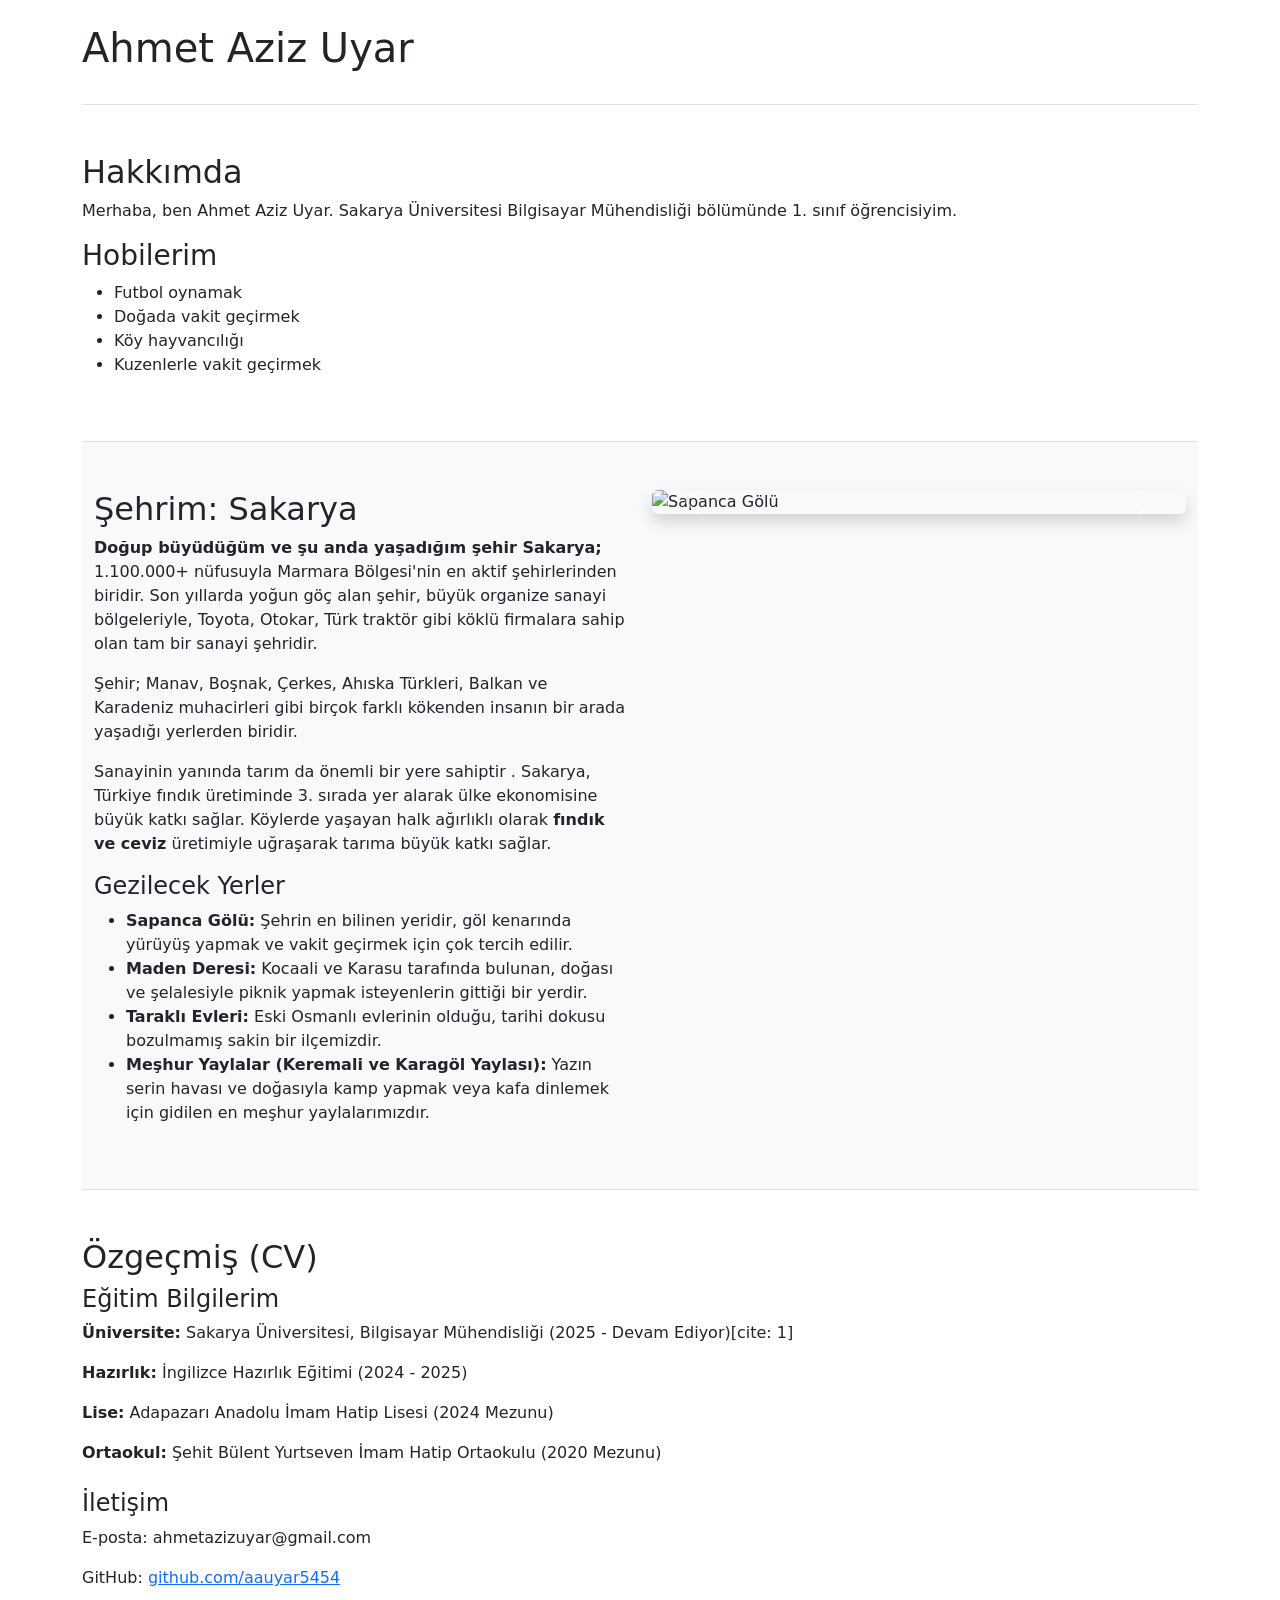
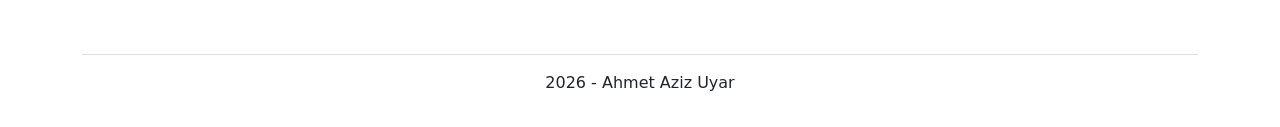
==== index.html @ 262bf7b9 "3. gun: Şehir özellikleri ve gezilecek yerler  eklendi" ====
<!DOCTYPE html>
<html lang="tr">
<head>
    <meta charset="UTF-8">
    <title>Ahmet Aziz Uyar - Web Projesi</title>
    <link href="https://cdn.jsdelivr.net/npm/bootstrap@5.3.0/dist/css/bootstrap.min.css" rel="stylesheet">
    <script src="https://cdn.jsdelivr.net/npm/bootstrap@5.3.0/dist/js/bootstrap.bundle.min.js"></script>
</head>
<body class="container">

    <header class="py-4 border-bottom">
        <h1>Ahmet Aziz Uyar</h1>
    </header>

    <!-- HAKKINDA VE CV KISIMLARI   -->
    <section id="hakkimda" class="py-5">
        <h2>Hakkımda</h2>
        <p>Merhaba, ben Ahmet Aziz Uyar. Sakarya Üniversitesi Bilgisayar Mühendisliği bölümünde 1. sınıf öğrencisiyim.</p>
        <h3>Hobilerim</h3>
        <ul>
            <li>Futbol oynamak</li>
            <li>Doğada vakit geçirmek</li>
            <li>Köy hayvancılığı</li>
            <li>Kuzenlerle vakit geçirmek</li>
        </ul>
    </section>

    <!-- ŞEHRİM: SAKARYA BÖLÜMÜ -->
    <section id="sehrim" class="py-5 border-top bg-light">
        <div class="container">
            <div class="row">
                <div class="col-md-6">
                    <h2>Şehrim: Sakarya</h2>
                    <p><strong>Doğup büyüdüğüm ve şu anda yaşadığım şehir Sakarya;</strong> 1.100.000+ nüfusuyla Marmara Bölgesi'nin en aktif şehirlerinden biridir. Son yıllarda yoğun göç alan şehir, büyük organize sanayi bölgeleriyle,
                         Toyota, Otokar, Türk traktör gibi köklü firmalara sahip olan  tam bir sanayi şehridir.</p>
                    
                    <p>Şehir; Manav, Boşnak, Çerkes, Ahıska Türkleri, Balkan ve Karadeniz muhacirleri gibi birçok farklı kökenden insanın bir arada yaşadığı yerlerden biridir.</p>
                    
                    <p>Sanayinin yanında tarım da önemli bir yere sahiptir . Sakarya, Türkiye fındık üretiminde 3. sırada yer alarak ülke ekonomisine büyük katkı sağlar. Köylerde yaşayan halk ağırlıklı olarak <strong>fındık ve ceviz</strong> üretimiyle uğraşarak tarıma büyük katkı sağlar.</p>
                    
                    <h4>Gezilecek Yerler</h4>
                    <ul>
                        <li><strong>Sapanca Gölü:</strong> Şehrin en bilinen yeridir, göl kenarında yürüyüş yapmak ve vakit geçirmek için çok tercih edilir.</li>
                        <li><strong>Maden Deresi:</strong> Kocaali ve Karasu tarafında bulunan, doğası ve şelalesiyle piknik yapmak isteyenlerin gittiği bir yerdir.</li>
                        <li><strong>Taraklı Evleri:</strong> Eski Osmanlı evlerinin olduğu, tarihi dokusu bozulmamış sakin bir ilçemizdir.</li>
                        <li><strong>Meşhur Yaylalar (Keremali ve Karagöl Yaylası):</strong> Yazın serin havası ve doğasıyla kamp yapmak veya kafa dinlemek için gidilen en meşhur yaylalarımızdır.</li>
                    </ul>
                </div>

        

            <!-- SLIDER (CAROUSEL) KISMI -->
            <div class="col-md-6">
                <div id="sakaryaSlider" class="carousel slide" data-bs-ride="carousel">
                    <div class="carousel-inner shadow rounded">
                        <!-- 1. Resim -->
                        <div class="carousel-item active">
                            <img src="https://via.placeholder.com/600x400?text=Sapanca+Golu" class="d-block w-100" alt="Sapanca Gölü">
                        </div>
                        <!-- 2. Resim -->
                        <div class="carousel-item">
                            <img src="https://via.placeholder.com/600x400?text=Maden+Deresi" class="d-block w-100" alt="Maden Deresi">
                        </div>
                        <!-- 3. Resim -->
                        <div class="carousel-item">
                            <img src="https://via.placeholder.com/600x400?text=Tarakli+Evleri" class="d-block w-100" alt="Taraklı Evleri">
                        </div>
                        <!-- 4. Resim -->
                        <div class="carousel-item">
                            <img src="https://via.placeholder.com/600x400?text=Sakarya+Yaylalari" class="d-block w-100" alt="Yaylalar">
                        </div>
                    </div>
                    <!-- Slider Kontrolleri -->
                    <button class="carousel-control-prev" type="button" data-bs-target="#sakaryaSlider" data-bs-slide="prev">
                        <span class="carousel-control-prev-icon"></span>
                    </button>
                    <button class="carousel-control-next" type="button" data-bs-target="#sakaryaSlider" data-bs-slide="next">
                        <span class="carousel-control-next-icon"></span>
                    </button>
                </div>
            </div>
        </div>
    </section>

    <section id="ozgecmis" class="py-5 border-top">
        <h2>Özgeçmiş (CV)</h2>
        <article class="mb-4">
            <h4>Eğitim Bilgilerim</h4>
            <p><strong>Üniversite:</strong> Sakarya Üniversitesi, Bilgisayar Mühendisliği (2025 - Devam Ediyor)[cite: 1]</p>
            <p><strong>Hazırlık:</strong> İngilizce Hazırlık Eğitimi (2024 - 2025)</p>
            <p><strong>Lise:</strong> Adapazarı Anadolu İmam Hatip Lisesi (2024 Mezunu)</p>
            <p><strong>Ortaokul:</strong> Şehit Bülent Yurtseven İmam Hatip Ortaokulu (2020 Mezunu)</p>
        </article>

        <article>
            <h4>İletişim</h4>
            <p>E-posta: ahmetazizuyar@gmail.com</p>
            <p>GitHub: <a href="https://github.com/aauyar5454" target="_blank">github.com/aauyar5454</a></p>
        </article>
    </section>

    <footer class="py-3 text-center border-top">
        <p>2026 - Ahmet Aziz Uyar</p>
    </footer>

</body>
</html>
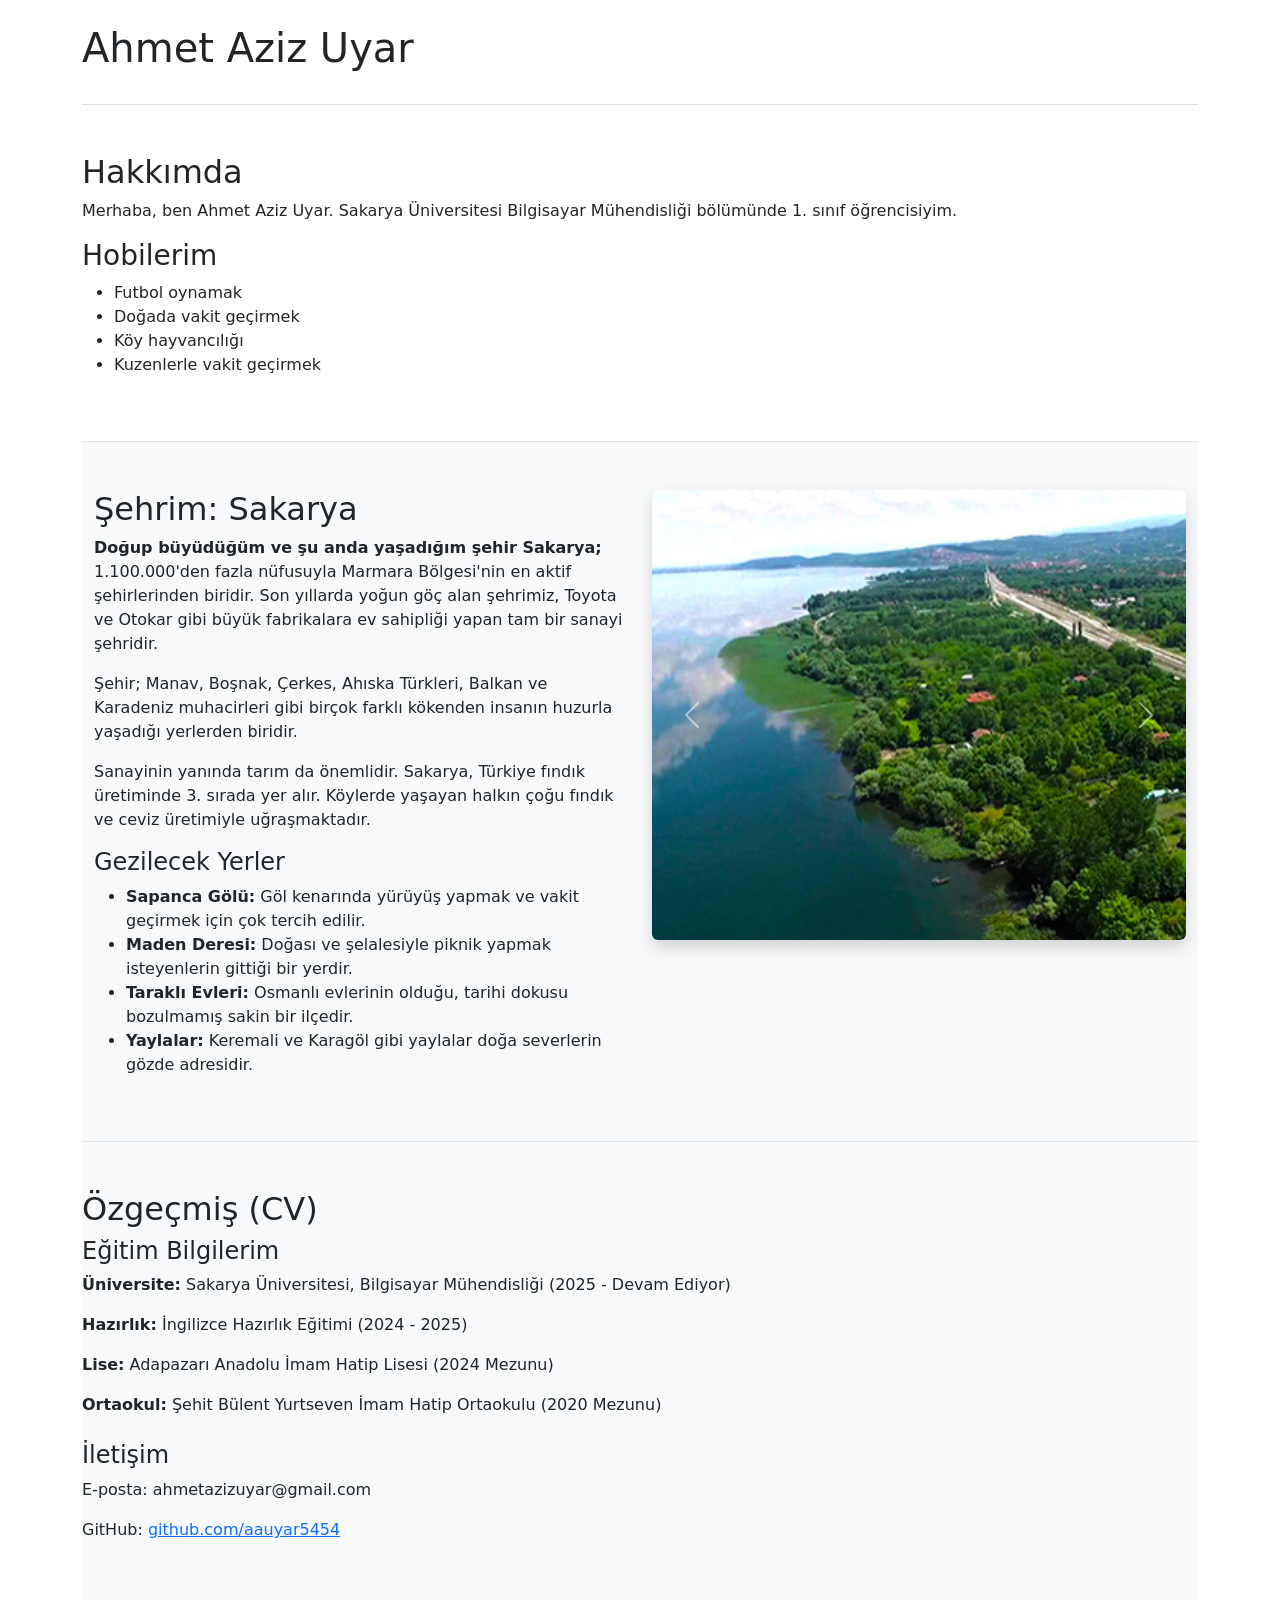
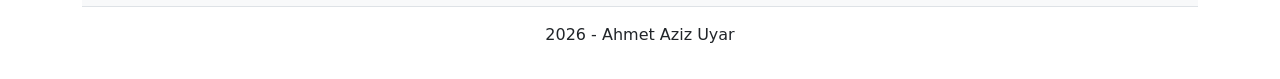
==== commit 0eebeb2b: "4. gun: Gezilecek yerlerin  resimler eklendi ve boyutlari duzenlendi" ====
--- a/index.html
+++ b/index.html
@@ -5,6 +5,13 @@
     <title>Ahmet Aziz Uyar - Web Projesi</title>
     <link href="https://cdn.jsdelivr.net/npm/bootstrap@5.3.0/dist/css/bootstrap.min.css" rel="stylesheet">
     <script src="https://cdn.jsdelivr.net/npm/bootstrap@5.3.0/dist/js/bootstrap.bundle.min.js"></script>
+    <style>
+        /* Fotoğrafların boyutlarını sabitlemek ve sliderın bozulmaması için */
+        .carousel-item img {
+            height: 450px;
+            object-fit: cover;
+        }
+    </style>
 </head>
 <body class="container">
 
@@ -12,7 +19,7 @@
         <h1>Ahmet Aziz Uyar</h1>
     </header>
 
-    <!-- HAKKINDA VE CV KISIMLARI   -->
+    <!-- HAKKINDA BÖLÜMÜ -->
     <section id="hakkimda" class="py-5">
         <h2>Hakkımda</h2>
         <p>Merhaba, ben Ahmet Aziz Uyar. Sakarya Üniversitesi Bilgisayar Mühendisliği bölümünde 1. sınıf öğrencisiyim.</p>
@@ -31,62 +38,59 @@
             <div class="row">
                 <div class="col-md-6">
                     <h2>Şehrim: Sakarya</h2>
-                    <p><strong>Doğup büyüdüğüm ve şu anda yaşadığım şehir Sakarya;</strong> 1.100.000+ nüfusuyla Marmara Bölgesi'nin en aktif şehirlerinden biridir. Son yıllarda yoğun göç alan şehir, büyük organize sanayi bölgeleriyle,
-                         Toyota, Otokar, Türk traktör gibi köklü firmalara sahip olan  tam bir sanayi şehridir.</p>
-                    
-                    <p>Şehir; Manav, Boşnak, Çerkes, Ahıska Türkleri, Balkan ve Karadeniz muhacirleri gibi birçok farklı kökenden insanın bir arada yaşadığı yerlerden biridir.</p>
-                    
-                    <p>Sanayinin yanında tarım da önemli bir yere sahiptir . Sakarya, Türkiye fındık üretiminde 3. sırada yer alarak ülke ekonomisine büyük katkı sağlar. Köylerde yaşayan halk ağırlıklı olarak <strong>fındık ve ceviz</strong> üretimiyle uğraşarak tarıma büyük katkı sağlar.</p>
+                    <p><strong>Doğup büyüdüğüm ve şu anda yaşadığım şehir Sakarya;</strong> 1.100.000'den fazla nüfusuyla Marmara Bölgesi'nin en aktif şehirlerinden biridir. Son yıllarda yoğun göç alan şehrimiz, Toyota ve Otokar gibi büyük fabrikalara ev sahipliği yapan tam bir sanayi şehridir.</p>
+                    <p>Şehir; Manav, Boşnak, Çerkes, Ahıska Türkleri, Balkan ve Karadeniz muhacirleri gibi birçok farklı kökenden insanın huzurla yaşadığı yerlerden biridir.</p>
+                    <p>Sanayinin yanında tarım da önemlidir. Sakarya, Türkiye fındık üretiminde 3. sırada yer alır. Köylerde yaşayan halkın çoğu fındık ve ceviz üretimiyle uğraşmaktadır.</p>
                     
                     <h4>Gezilecek Yerler</h4>
                     <ul>
-                        <li><strong>Sapanca Gölü:</strong> Şehrin en bilinen yeridir, göl kenarında yürüyüş yapmak ve vakit geçirmek için çok tercih edilir.</li>
-                        <li><strong>Maden Deresi:</strong> Kocaali ve Karasu tarafında bulunan, doğası ve şelalesiyle piknik yapmak isteyenlerin gittiği bir yerdir.</li>
-                        <li><strong>Taraklı Evleri:</strong> Eski Osmanlı evlerinin olduğu, tarihi dokusu bozulmamış sakin bir ilçemizdir.</li>
-                        <li><strong>Meşhur Yaylalar (Keremali ve Karagöl Yaylası):</strong> Yazın serin havası ve doğasıyla kamp yapmak veya kafa dinlemek için gidilen en meşhur yaylalarımızdır.</li>
+                        <li><strong>Sapanca Gölü:</strong> Göl kenarında yürüyüş yapmak ve vakit geçirmek için çok tercih edilir.</li>
+                        <li><strong>Maden Deresi:</strong> Doğası ve şelalesiyle piknik yapmak isteyenlerin gittiği bir yerdir.</li>
+                        <li><strong>Taraklı Evleri:</strong> Osmanlı evlerinin olduğu, tarihi dokusu bozulmamış sakin bir ilçedir.</li>
+                        <li><strong>Yaylalar:</strong> Keremali ve Karagöl gibi yaylalar doğa severlerin gözde adresidir.</li>
                     </ul>
                 </div>
 
-        
-
-            <!-- SLIDER (CAROUSEL) KISMI -->
-            <div class="col-md-6">
-                <div id="sakaryaSlider" class="carousel slide" data-bs-ride="carousel">
-                    <div class="carousel-inner shadow rounded">
-                        <!-- 1. Resim -->
-                        <div class="carousel-item active">
-                            <img src="https://via.placeholder.com/600x400?text=Sapanca+Golu" class="d-block w-100" alt="Sapanca Gölü">
+                <!-- SLIDER (CAROUSEL) KISMI -->
+                <div class="col-md-6">
+                    <div id="sakaryaSlider" class="carousel slide" data-bs-ride="carousel">
+                        <div class="carousel-inner shadow rounded">
+                            <div class="carousel-item active">
+                                <img src="img/sapanca.jpg" class="d-block w-100" alt="Sapanca Gölü">
+                            </div>
+                            <div class="carousel-item">
+                                <img src="img/madend.jpg" class="d-block w-100" alt="Maden Deresi">
+                            </div>
+                            <div class="carousel-item">
+                                <img src="img/taraklı.jpg" class="d-block w-100" alt="Taraklı Evleri">
+                            </div>
+                            <div class="carousel-item">
+                                <img src="img/karagol.jpg" class="d-block w-100" alt="Karagöl Yaylası">
+                            </div>
+                            <div class="carousel-item">
+                                <img src="img/keremali.jpg" class="d-block w-100" alt="Keremali Yaylası">
+                            </div>
                         </div>
-                        <!-- 2. Resim -->
-                        <div class="carousel-item">
-                            <img src="https://via.placeholder.com/600x400?text=Maden+Deresi" class="d-block w-100" alt="Maden Deresi">
-                        </div>
-                        <!-- 3. Resim -->
-                        <div class="carousel-item">
-                            <img src="https://via.placeholder.com/600x400?text=Tarakli+Evleri" class="d-block w-100" alt="Taraklı Evleri">
-                        </div>
-                        <!-- 4. Resim -->
-                        <div class="carousel-item">
-                            <img src="https://via.placeholder.com/600x400?text=Sakarya+Yaylalari" class="d-block w-100" alt="Yaylalar">
-                        </div>
+                        <button class="carousel-control-prev" type="button" data-bs-target="#sakaryaSlider" data-bs-slide="prev">
+                            <span class="carousel-control-prev-icon"></span>
+                        </button>
+                        <button class="carousel-control-next" type="button" data-bs-target="#sakaryaSlider" data-bs-slide="next">
+                            <span class="carousel-control-next-icon"></span>
+                        </button>
                     </div>
-                    <!-- Slider Kontrolleri -->
-                    <button class="carousel-control-prev" type="button" data-bs-target="#sakaryaSlider" data-bs-slide="prev">
-                        <span class="carousel-control-prev-icon"></span>
-                    </button>
-                    <button class="carousel-control-next" type="button" data-bs-target="#sakaryaSlider" data-bs-slide="next">
-                        <span class="carousel-control-next-icon"></span>
-                    </button>
                 </div>
             </div>
         </div>
     </section>
 
-    <section id="ozgecmis" class="py-5 border-top">
+  
+
+    <!-- ÖZGEÇMİŞ BÖLÜMÜ -->
+    <section id="ozgecmis" class="py-5 border-top bg-light">
         <h2>Özgeçmiş (CV)</h2>
         <article class="mb-4">
             <h4>Eğitim Bilgilerim</h4>
-            <p><strong>Üniversite:</strong> Sakarya Üniversitesi, Bilgisayar Mühendisliği (2025 - Devam Ediyor)[cite: 1]</p>
+            <p><strong>Üniversite:</strong> Sakarya Üniversitesi, Bilgisayar Mühendisliği (2025 - Devam Ediyor)</p>
             <p><strong>Hazırlık:</strong> İngilizce Hazırlık Eğitimi (2024 - 2025)</p>
             <p><strong>Lise:</strong> Adapazarı Anadolu İmam Hatip Lisesi (2024 Mezunu)</p>
             <p><strong>Ortaokul:</strong> Şehit Bülent Yurtseven İmam Hatip Ortaokulu (2020 Mezunu)</p>
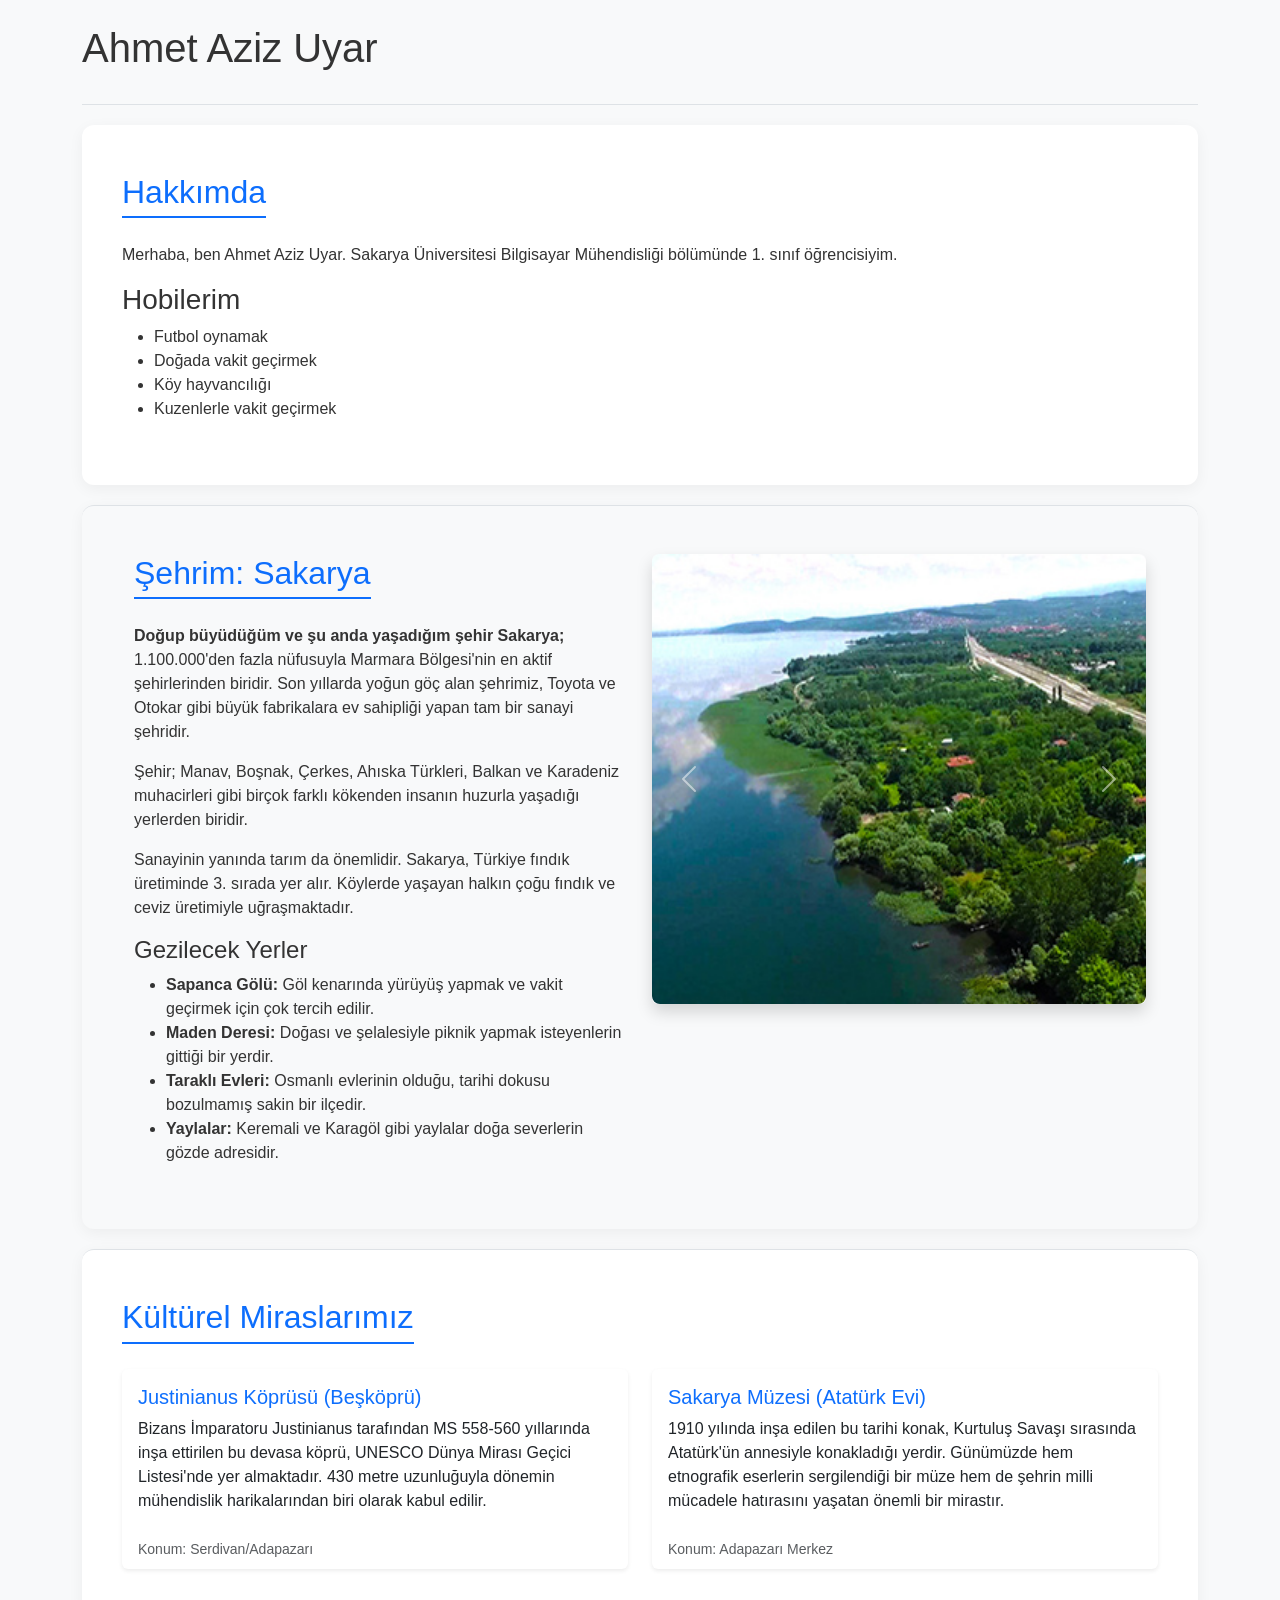
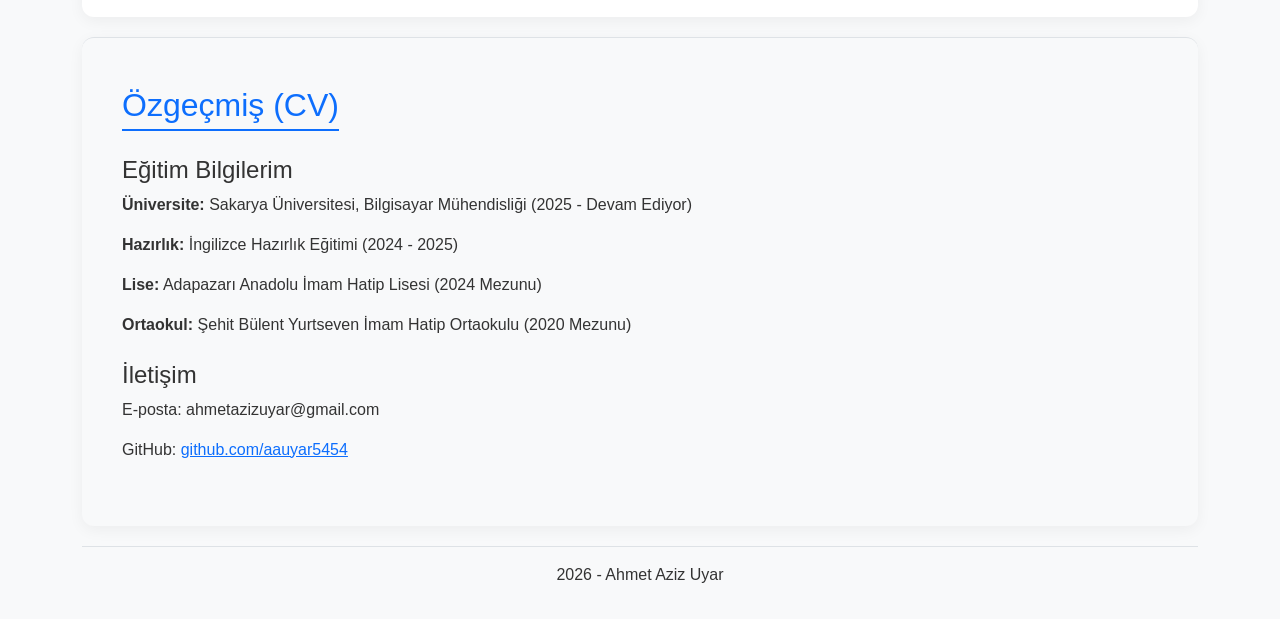
==== commit 9bc53d9e: "5. gün : CSS dosyasi ayrıldı ve Mirasımız bölümü eklendi" ====
--- a/index.html
+++ b/index.html
@@ -3,15 +3,11 @@
 <head>
     <meta charset="UTF-8">
     <title>Ahmet Aziz Uyar - Web Projesi</title>
+    <!-- Bootstrap bağlantısı -->
     <link href="https://cdn.jsdelivr.net/npm/bootstrap@5.3.0/dist/css/bootstrap.min.css" rel="stylesheet">
     <script src="https://cdn.jsdelivr.net/npm/bootstrap@5.3.0/dist/js/bootstrap.bundle.min.js"></script>
-    <style>
-        /* Fotoğrafların boyutlarını sabitlemek ve sliderın bozulmaması için */
-        .carousel-item img {
-            height: 450px;
-            object-fit: cover;
-        }
-    </style>
+    <!-- Kendi stil dosyam -->
+    <link rel="stylesheet" href="style.css">
 </head>
 <body class="container">
 
@@ -19,7 +15,7 @@
         <h1>Ahmet Aziz Uyar</h1>
     </header>
 
-    <!-- HAKKINDA BÖLÜMÜ -->
+    <!-- Kişisel bilgilerim ve hobilerim -->
     <section id="hakkimda" class="py-5">
         <h2>Hakkımda</h2>
         <p>Merhaba, ben Ahmet Aziz Uyar. Sakarya Üniversitesi Bilgisayar Mühendisliği bölümünde 1. sınıf öğrencisiyim.</p>
@@ -32,7 +28,7 @@
         </ul>
     </section>
 
-    <!-- ŞEHRİM: SAKARYA BÖLÜMÜ -->
+    <!-- Yaşadığım şehir Sakarya hakkında bilgiler -->
     <section id="sehrim" class="py-5 border-top bg-light">
         <div class="container">
             <div class="row">
@@ -51,7 +47,7 @@
                     </ul>
                 </div>
 
-                <!-- SLIDER (CAROUSEL) KISMI -->
+                <!-- Şehir görselleri için slider -->
                 <div class="col-md-6">
                     <div id="sakaryaSlider" class="carousel slide" data-bs-ride="carousel">
                         <div class="carousel-inner shadow rounded">
@@ -83,9 +79,39 @@
         </div>
     </section>
 
-  
+<!-- Şehrimizin kültürel mirası ve tarihi yerleri -->
+<section id="mirasimiz" class="py-5 border-top">
+    <h2>Kültürel Miraslarımız</h2>
+    <div class="row g-4">
+        <!-- Justinianus Köprüsü -->
+        <div class="col-md-6">
+            <div class="card h-100 shadow-sm border-0">
+                <div class="card-body">
+                    <h5 class="card-title text-primary">Justinianus Köprüsü (Beşköprü)</h5>
+                    <p class="card-text">Bizans İmparatoru Justinianus tarafından MS 558-560 yıllarında inşa ettirilen bu devasa köprü, UNESCO Dünya Mirası Geçici Listesi'nde yer almaktadır. 430 metre uzunluğuyla dönemin mühendislik harikalarından biri olarak kabul edilir.</p>
+                </div>
+                <div class="card-footer bg-transparent border-0">
+                    <small class="text-muted">Konum: Serdivan/Adapazarı</small>
+                </div>
+            </div>
+        </div>
 
-    <!-- ÖZGEÇMİŞ BÖLÜMÜ -->
+        <!-- Sakarya Müzesi -->
+        <div class="col-md-6">
+            <div class="card h-100 shadow-sm border-0">
+                <div class="card-body">
+                    <h5 class="card-title text-primary">Sakarya Müzesi (Atatürk Evi)</h5>
+                    <p class="card-text">1910 yılında inşa edilen bu tarihi konak, Kurtuluş Savaşı sırasında Atatürk'ün annesiyle konakladığı yerdir. Günümüzde hem etnografik eserlerin sergilendiği bir müze hem de şehrin milli mücadele hatırasını yaşatan önemli bir mirastır.</p>
+                </div>
+                <div class="card-footer bg-transparent border-0">
+                    <small class="text-muted">Konum: Adapazarı Merkez</small>
+                </div>
+            </div>
+        </div>
+    </div>
+</section>
+
+    <!-- Eğitim geçmişim -->
     <section id="ozgecmis" class="py-5 border-top bg-light">
         <h2>Özgeçmiş (CV)</h2>
         <article class="mb-4">
--- a/style.css
+++ b/style.css
@@ -0,0 +1,34 @@
+
+
+/* Sayfa genel arka planı ve yazı tipi */
+body {
+    background-color: #f8f9fa;
+    font-family: 'Segoe UI', Tahoma, Geneva, Verdana, sans-serif;
+    color: #333;
+}
+
+/* Bölümlerin (Hakkımda, Şehrim vb.) tasarımı */
+section {
+    background: #ffffff;
+    padding: 40px;
+    margin-top: 20px;
+    margin-bottom: 20px;
+    border-radius: 12px;
+    box-shadow: 0 4px 15px rgba(0, 0, 0, 0.05);
+}
+
+/* Slider (Carousel) resim boyutlarını sabitleme */
+.carousel-item img {
+    height: 450px;
+    object-fit: cover;
+    border-radius: 8px;
+}
+
+/* Başlıkların altındaki çizgiler için tasarım  */
+h2 {
+    color: #0d6efd;
+    border-bottom: 2px solid #0d6efd;
+    display: inline-block;
+    padding-bottom: 5px;
+    margin-bottom: 25px;
+}
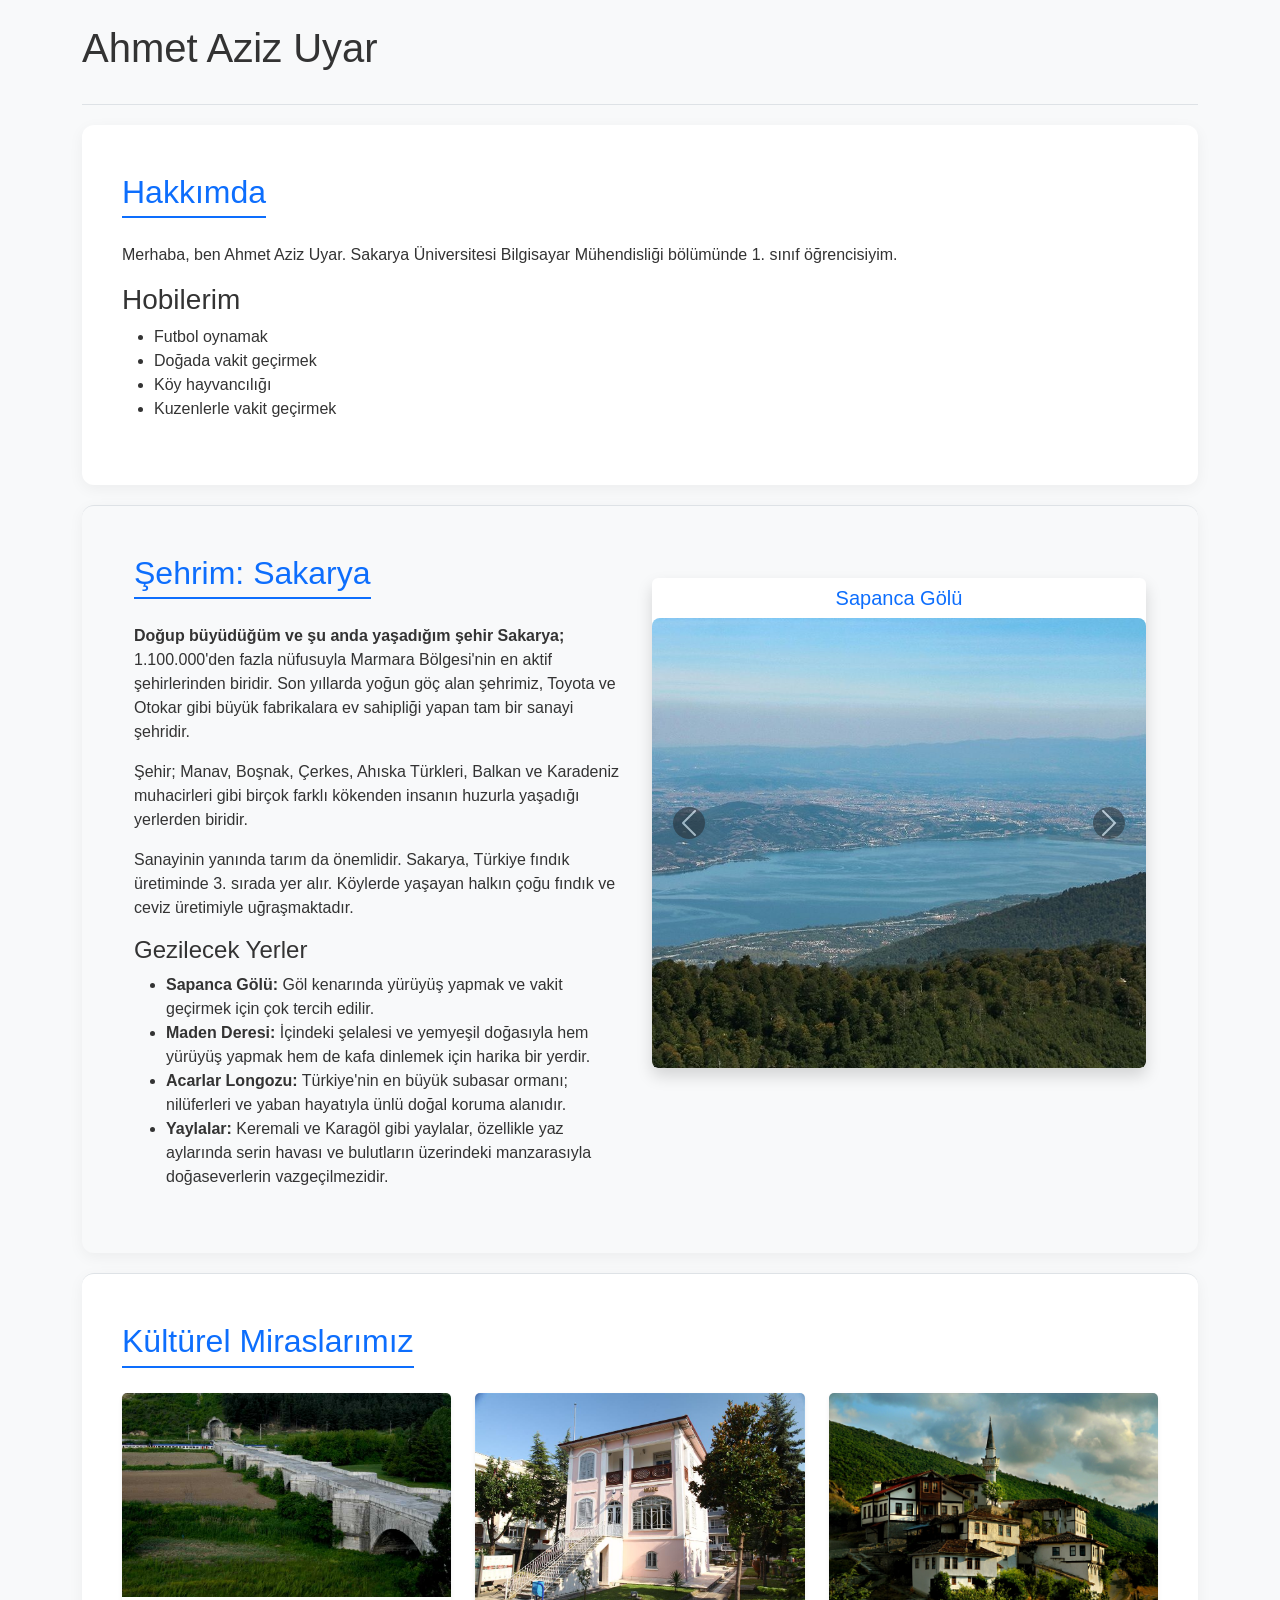
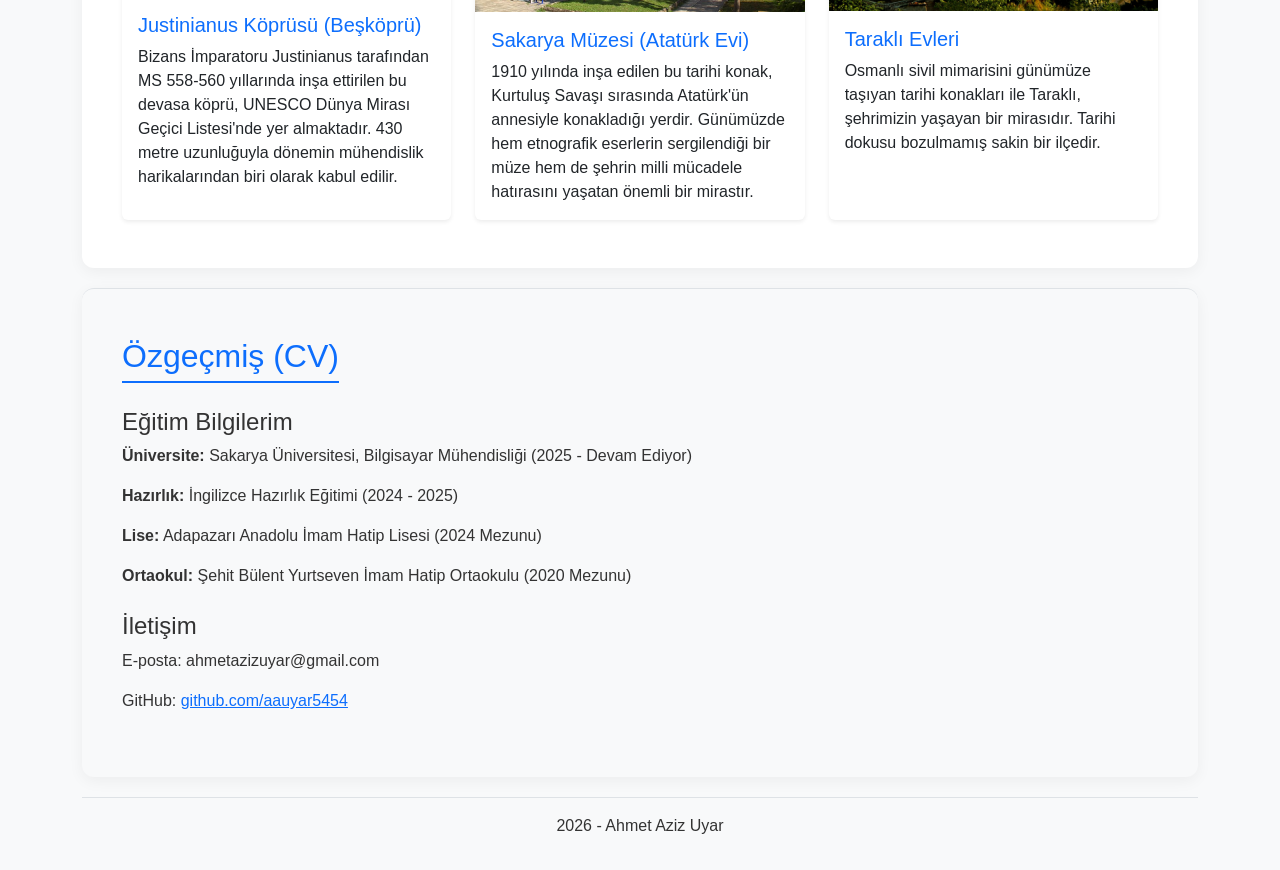
==== commit ee4417fe: "Şehir tanıtımı ve kültürel mirasta yenilikler ve iyileştirmeler yapıldı" ====
--- a/index.html
+++ b/index.html
@@ -31,7 +31,7 @@
     <!-- Yaşadığım şehir Sakarya hakkında bilgiler -->
     <section id="sehrim" class="py-5 border-top bg-light">
         <div class="container">
-            <div class="row">
+            <div class="row align-items-start">
                 <div class="col-md-6">
                     <h2>Şehrim: Sakarya</h2>
                     <p><strong>Doğup büyüdüğüm ve şu anda yaşadığım şehir Sakarya;</strong> 1.100.000'den fazla nüfusuyla Marmara Bölgesi'nin en aktif şehirlerinden biridir. Son yıllarda yoğun göç alan şehrimiz, Toyota ve Otokar gibi büyük fabrikalara ev sahipliği yapan tam bir sanayi şehridir.</p>
@@ -41,37 +41,64 @@
                     <h4>Gezilecek Yerler</h4>
                     <ul>
                         <li><strong>Sapanca Gölü:</strong> Göl kenarında yürüyüş yapmak ve vakit geçirmek için çok tercih edilir.</li>
-                        <li><strong>Maden Deresi:</strong> Doğası ve şelalesiyle piknik yapmak isteyenlerin gittiği bir yerdir.</li>
-                        <li><strong>Taraklı Evleri:</strong> Osmanlı evlerinin olduğu, tarihi dokusu bozulmamış sakin bir ilçedir.</li>
-                        <li><strong>Yaylalar:</strong> Keremali ve Karagöl gibi yaylalar doğa severlerin gözde adresidir.</li>
+                        <li><strong>Maden Deresi:</strong> İçindeki şelalesi ve yemyeşil doğasıyla hem yürüyüş yapmak hem de kafa dinlemek için harika bir yerdir.</li>
+                        <li><strong>Acarlar Longozu:</strong> Türkiye'nin en büyük subasar ormanı; nilüferleri ve yaban hayatıyla ünlü doğal koruma alanıdır.</li>
+                        <li><strong>Yaylalar:</strong> Keremali ve Karagöl gibi yaylalar, özellikle yaz aylarında serin havası ve bulutların üzerindeki manzarasıyla doğaseverlerin vazgeçilmezidir.</li>
                     </ul>
                 </div>
 
                 <!-- Şehir görselleri için slider -->
-                <div class="col-md-6">
+                <div class="col-md-6 mt-4">
                     <div id="sakaryaSlider" class="carousel slide" data-bs-ride="carousel">
-                        <div class="carousel-inner shadow rounded">
+                        <div class="carousel-inner shadow rounded bg-white">
+                            
+                            <!-- Sapanca Gölü -->
                             <div class="carousel-item active">
-                                <img src="img/sapanca.jpg" class="d-block w-100" alt="Sapanca Gölü">
+                                <div class="text-center py-2">
+                                    <h5 class="m-0 text-primary">Sapanca Gölü</h5>
+                                </div>
+                                <img src="img/sapanca.jpg" class="d-block w-100 rounded-bottom" alt="Sapanca Gölü">
                             </div>
+
+                            <!-- Maden Deresi -->
                             <div class="carousel-item">
-                                <img src="img/madend.jpg" class="d-block w-100" alt="Maden Deresi">
+                                <div class="text-center py-2">
+                                    <h5 class="m-0 text-primary">Maden Deresi</h5>
+                                </div>
+                                <img src="img/madend.jpg" class="d-block w-100 rounded-bottom" alt="Maden Deresi">
                             </div>
+
+                            <!-- Acarlar Longozu -->
                             <div class="carousel-item">
-                                <img src="img/taraklı.jpg" class="d-block w-100" alt="Taraklı Evleri">
+                                <div class="text-center py-2">
+                                    <h5 class="m-0 text-primary">Acarlar Longozu</h5>
+                                </div>
+                                <img src="img/acarlar_longozu.jpg" class="d-block w-100 rounded-bottom" alt="Acarlar Longozu">
                             </div>
+
+                            <!-- Karagöl Yaylası -->
                             <div class="carousel-item">
-                                <img src="img/karagol.jpg" class="d-block w-100" alt="Karagöl Yaylası">
+                                <div class="text-center py-2">
+                                    <h5 class="m-0 text-primary">Karagöl Yaylası</h5>
+                                </div>
+                                <img src="img/karagol.jpg" class="d-block w-100 rounded-bottom" alt="Karagöl Yaylası">
                             </div>
+
+                            <!-- Keremali Yaylası -->
                             <div class="carousel-item">
-                                <img src="img/keremali.jpg" class="d-block w-100" alt="Keremali Yaylası">
+                                <div class="text-center py-2">
+                                    <h5 class="m-0 text-primary">Keremali Yaylası</h5>
+                                </div>
+                                <img src="img/keremali.jpg" class="d-block w-100 rounded-bottom" alt="Keremali Yaylası">
                             </div>
                         </div>
+
+                        <!-- Slider Butonları -->
                         <button class="carousel-control-prev" type="button" data-bs-target="#sakaryaSlider" data-bs-slide="prev">
-                            <span class="carousel-control-prev-icon"></span>
+                            <span class="carousel-control-prev-icon bg-dark rounded-circle"></span>
                         </button>
                         <button class="carousel-control-next" type="button" data-bs-target="#sakaryaSlider" data-bs-slide="next">
-                            <span class="carousel-control-next-icon"></span>
+                            <span class="carousel-control-next-icon bg-dark rounded-circle"></span>
                         </button>
                     </div>
                 </div>
@@ -79,37 +106,44 @@
         </div>
     </section>
 
-<!-- Şehrimizin kültürel mirası ve tarihi yerleri -->
-<section id="mirasimiz" class="py-5 border-top">
-    <h2>Kültürel Miraslarımız</h2>
-    <div class="row g-4">
-        <!-- Justinianus Köprüsü -->
-        <div class="col-md-6">
-            <div class="card h-100 shadow-sm border-0">
-                <div class="card-body">
-                    <h5 class="card-title text-primary">Justinianus Köprüsü (Beşköprü)</h5>
-                    <p class="card-text">Bizans İmparatoru Justinianus tarafından MS 558-560 yıllarında inşa ettirilen bu devasa köprü, UNESCO Dünya Mirası Geçici Listesi'nde yer almaktadır. 430 metre uzunluğuyla dönemin mühendislik harikalarından biri olarak kabul edilir.</p>
+    <!-- Şehrimizin kültürel mirası ve tarihi yerleri -->
+    <section id="mirasimiz" class="py-5 border-top">
+        <h2>Kültürel Miraslarımız</h2>
+        <div class="row g-4">
+            <!-- Justinianus Köprüsü -->
+            <div class="col-md-4">
+                <div class="card h-100 shadow-sm border-0">
+                    <img src="img/bes_kopru.jpg" class="card-img-top" alt="Justinianus Köprüsü">
+                    <div class="card-body">
+                        <h5 class="card-title text-primary">Justinianus Köprüsü (Beşköprü)</h5>
+                        <p class="card-text">Bizans İmparatoru Justinianus tarafından MS 558-560 yıllarında inşa ettirilen bu devasa köprü, UNESCO Dünya Mirası Geçici Listesi'nde yer almaktadır. 430 metre uzunluğuyla dönemin mühendislik harikalarından biri olarak kabul edilir.</p>
+                    </div>
                 </div>
-                <div class="card-footer bg-transparent border-0">
-                    <small class="text-muted">Konum: Serdivan/Adapazarı</small>
+            </div>
+
+            <!-- Sakarya Müzesi -->
+            <div class="col-md-4">
+                <div class="card h-100 shadow-sm border-0">
+                    <img src="img/sakarya_müzesi.jpg" class="card-img-top" alt="Sakarya Müzesi">
+                    <div class="card-body">
+                        <h5 class="card-title text-primary">Sakarya Müzesi (Atatürk Evi)</h5>
+                        <p class="card-text">1910 yılında inşa edilen bu tarihi konak, Kurtuluş Savaşı sırasında Atatürk'ün annesiyle konakladığı yerdir. Günümüzde hem etnografik eserlerin sergilendiği bir müze hem de şehrin milli mücadele hatırasını yaşatan önemli bir mirastır.</p>
+                    </div>
+                </div>
+            </div>
+
+            <!-- Taraklı Evleri -->
+            <div class="col-md-4">
+                <div class="card h-100 shadow-sm border-0">
+                    <img src="img/taraklı.jpg" class="card-img-top" alt="Taraklı Evleri">
+                    <div class="card-body">
+                        <h5 class="card-title text-primary">Taraklı Evleri</h5>
+                        <p class="card-text">Osmanlı sivil mimarisini günümüze taşıyan tarihi konakları ile Taraklı, şehrimizin yaşayan bir mirasıdır. Tarihi dokusu bozulmamış sakin bir ilçedir.</p>
+                    </div>
                 </div>
             </div>
         </div>
-
-        <!-- Sakarya Müzesi -->
-        <div class="col-md-6">
-            <div class="card h-100 shadow-sm border-0">
-                <div class="card-body">
-                    <h5 class="card-title text-primary">Sakarya Müzesi (Atatürk Evi)</h5>
-                    <p class="card-text">1910 yılında inşa edilen bu tarihi konak, Kurtuluş Savaşı sırasında Atatürk'ün annesiyle konakladığı yerdir. Günümüzde hem etnografik eserlerin sergilendiği bir müze hem de şehrin milli mücadele hatırasını yaşatan önemli bir mirastır.</p>
-                </div>
-                <div class="card-footer bg-transparent border-0">
-                    <small class="text-muted">Konum: Adapazarı Merkez</small>
-                </div>
-            </div>
-        </div>
-    </div>
-</section>
+    </section>
 
     <!-- Eğitim geçmişim -->
     <section id="ozgecmis" class="py-5 border-top bg-light">
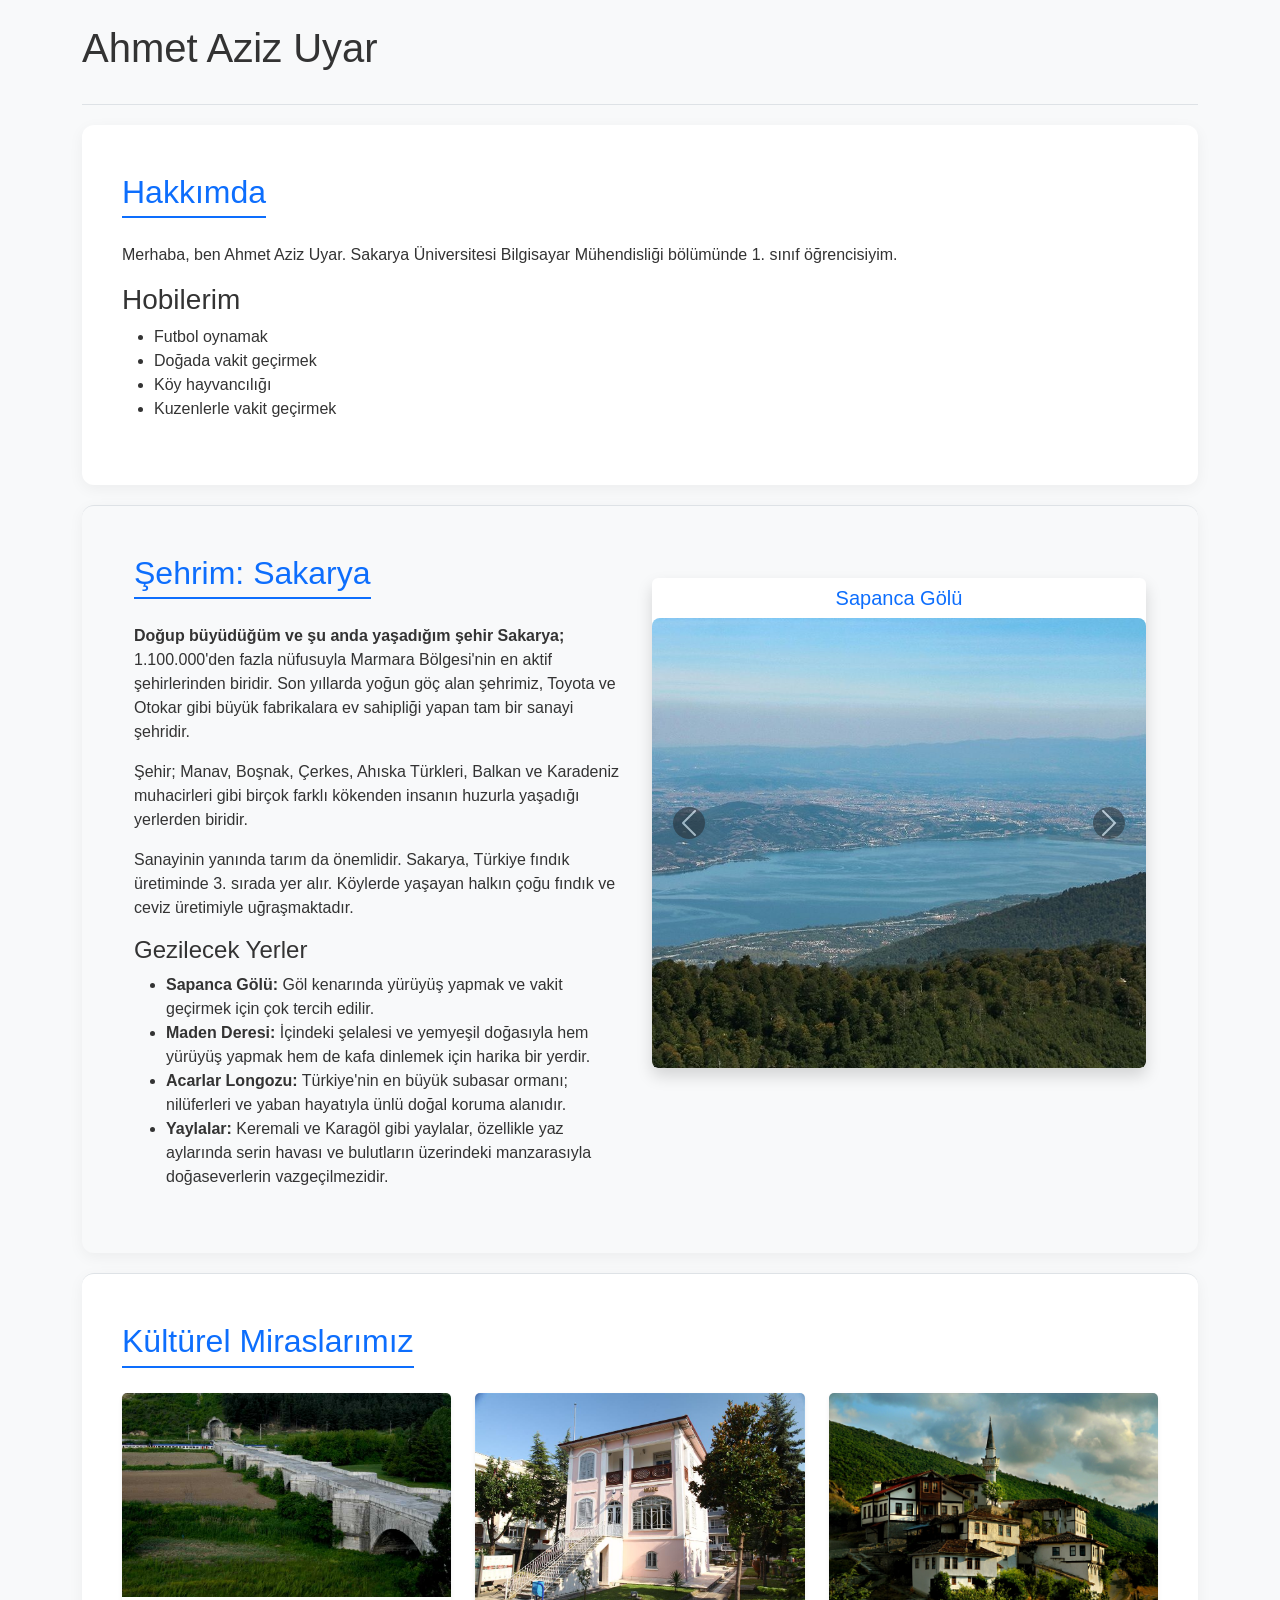
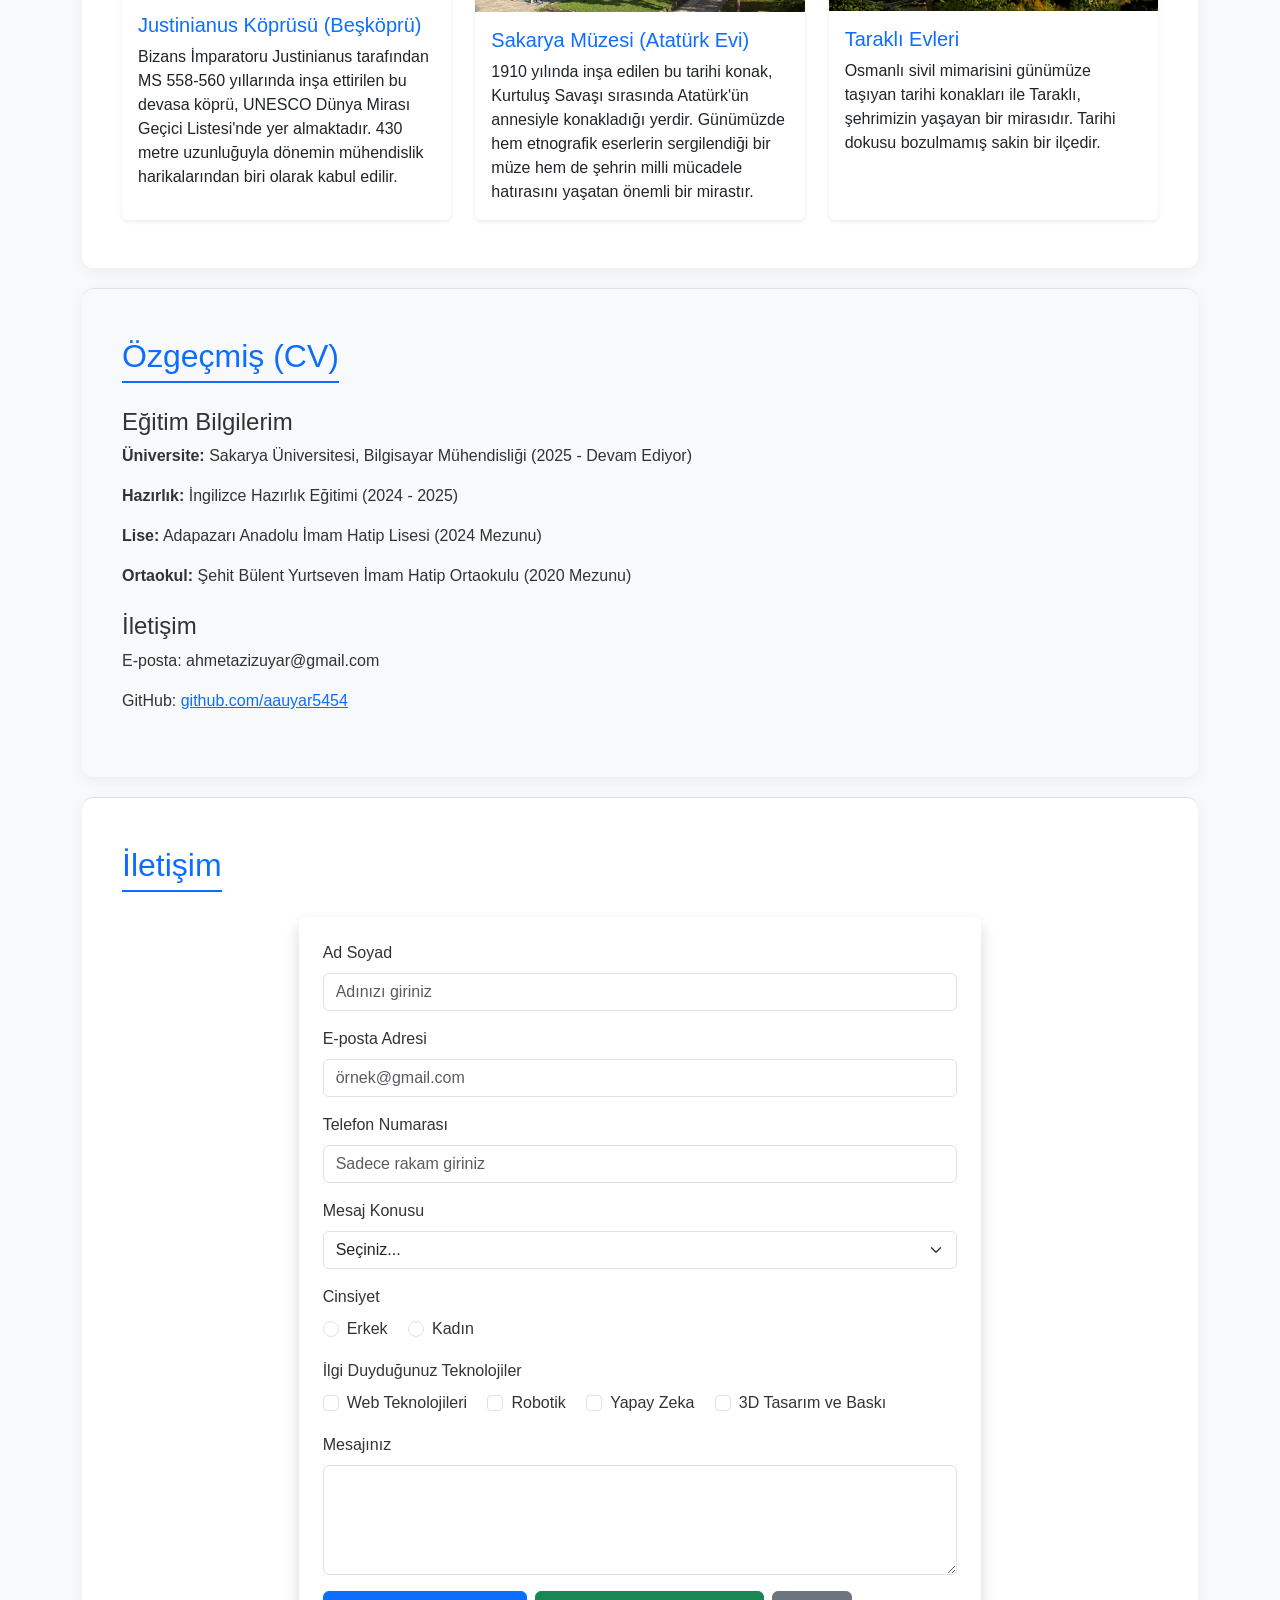
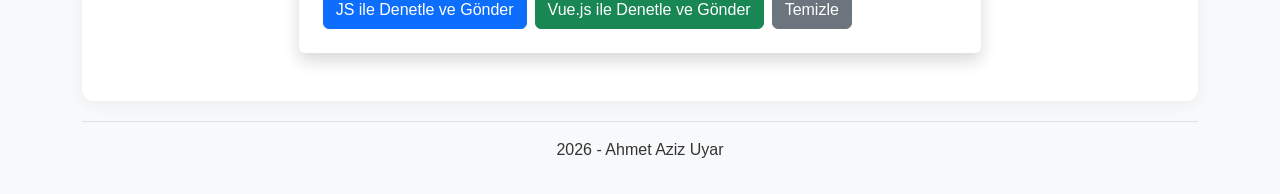
==== commit 48dab91b: "7. gün : İletişim sayfası, form denetimleri ve PHP bağlantısı eklendi" ====
--- a/index.html
+++ b/index.html
@@ -162,6 +162,85 @@
             <p>GitHub: <a href="https://github.com/aauyar5454" target="_blank">github.com/aauyar5454</a></p>
         </article>
     </section>
+    
+     <!-- İletişim bölümü  -->
+    <section id="iletisim" class="py-5 border-top">
+        <h2>İletişim</h2>
+        <div class="row">
+            <div class="col-lg-8 mx-auto">
+                <form id="contactForm" action="gonder.php" method="POST" class="shadow p-4 rounded bg-white">
+                    
+                    <div class="mb-3">
+                        <label for="name" class="form-label">Ad Soyad</label>
+                        <input type="text" class="form-control" id="name" name="name" placeholder="Adınızı giriniz">
+                    </div>
+
+                    <div class="mb-3">
+                        <label for="email" class="form-label">E-posta Adresi</label>
+                        <input type="email" class="form-control" id="email" name="email" placeholder="örnek@gmail.com">
+                    </div>
+
+                    <div class="mb-3">
+                        <label for="phone" class="form-label">Telefon Numarası</label>
+                        <input type="text" class="form-control" id="phone" name="phone" placeholder="Sadece rakam giriniz">
+                    </div>
+
+                    <div class="mb-3">
+                        <label for="subject" class="form-label">Mesaj Konusu</label>
+                        <select class="form-select" id="subject" name="subject">
+                            <option value="">Seçiniz...</option>
+                            <option value="bilgi">Bilgi Almak İstiyorum</option>
+                            <option value="proje">Proje Hakkında</option>
+                            <option value="diger">Diğer</option>
+                        </select>
+                    </div>
+
+                    <div class="mb-3">
+                        <label class="form-label d-block">Cinsiyet</label>
+                        <div class="form-check form-check-inline">
+                            <input class="form-check-input" type="radio" name="gender" id="erkek" value="erkek">
+                            <label class="form-check-label" for="erkek">Erkek</label>
+                        </div>
+                        <div class="form-check form-check-inline">
+                            <input class="form-check-input" type="radio" name="gender" id="kadin" value="kadin">
+                            <label class="form-check-label" for="kadin">Kadın</label>
+                        </div>
+                    </div>
+
+                    <div class="mb-3">
+                        <label class="form-label d-block">İlgi Duyduğunuz Teknolojiler</label>
+                        <div class="form-check form-check-inline">
+                            <input class="form-check-input" type="checkbox" name="interest[]" id="web" value="web">
+                            <label class="form-check-label" for="web">Web Teknolojileri</label>
+                        </div>
+                        <div class="form-check form-check-inline">
+                            <input class="form-check-input" type="checkbox" name="interest[]" id="robot" value="robot">
+                            <label class="form-check-label" for="robot">Robotik</label>
+                        </div>
+                        <div class="form-check form-check-inline">
+                            <input class="form-check-input" type="checkbox" name="interest[]" id="ai" value="ai">
+                            <label class="form-check-label" for="ai">Yapay Zeka</label>
+                        </div>
+                        <div class="form-check form-check-inline">
+                            <input class="form-check-input" type="checkbox" name="interest[]" id="3d" value="3d">
+                            <label class="form-check-label" for="3d">3D Tasarım ve Baskı</label>
+                        </div>
+                    </div>
+
+                    <div class="mb-3">
+                        <label for="message" class="form-label">Mesajınız</label>
+                        <textarea class="form-control" id="message" name="message" rows="4"></textarea>
+                    </div>
+
+                    <div class="d-grid gap-2 d-md-flex justify-content-md-start">
+                        <button type="button" onclick="validateWithJS()" class="btn btn-primary">JS ile Denetle ve Gönder</button>
+                        <button type="button" id="vueBtn" class="btn btn-success">Vue.js ile Denetle ve Gönder</button>
+                        <button type="reset" class="btn btn-secondary">Temizle</button>
+                    </div>
+                </form>
+            </div>
+        </div>
+    </section>
 
     <footer class="py-3 text-center border-top">
         <p>2026 - Ahmet Aziz Uyar</p>
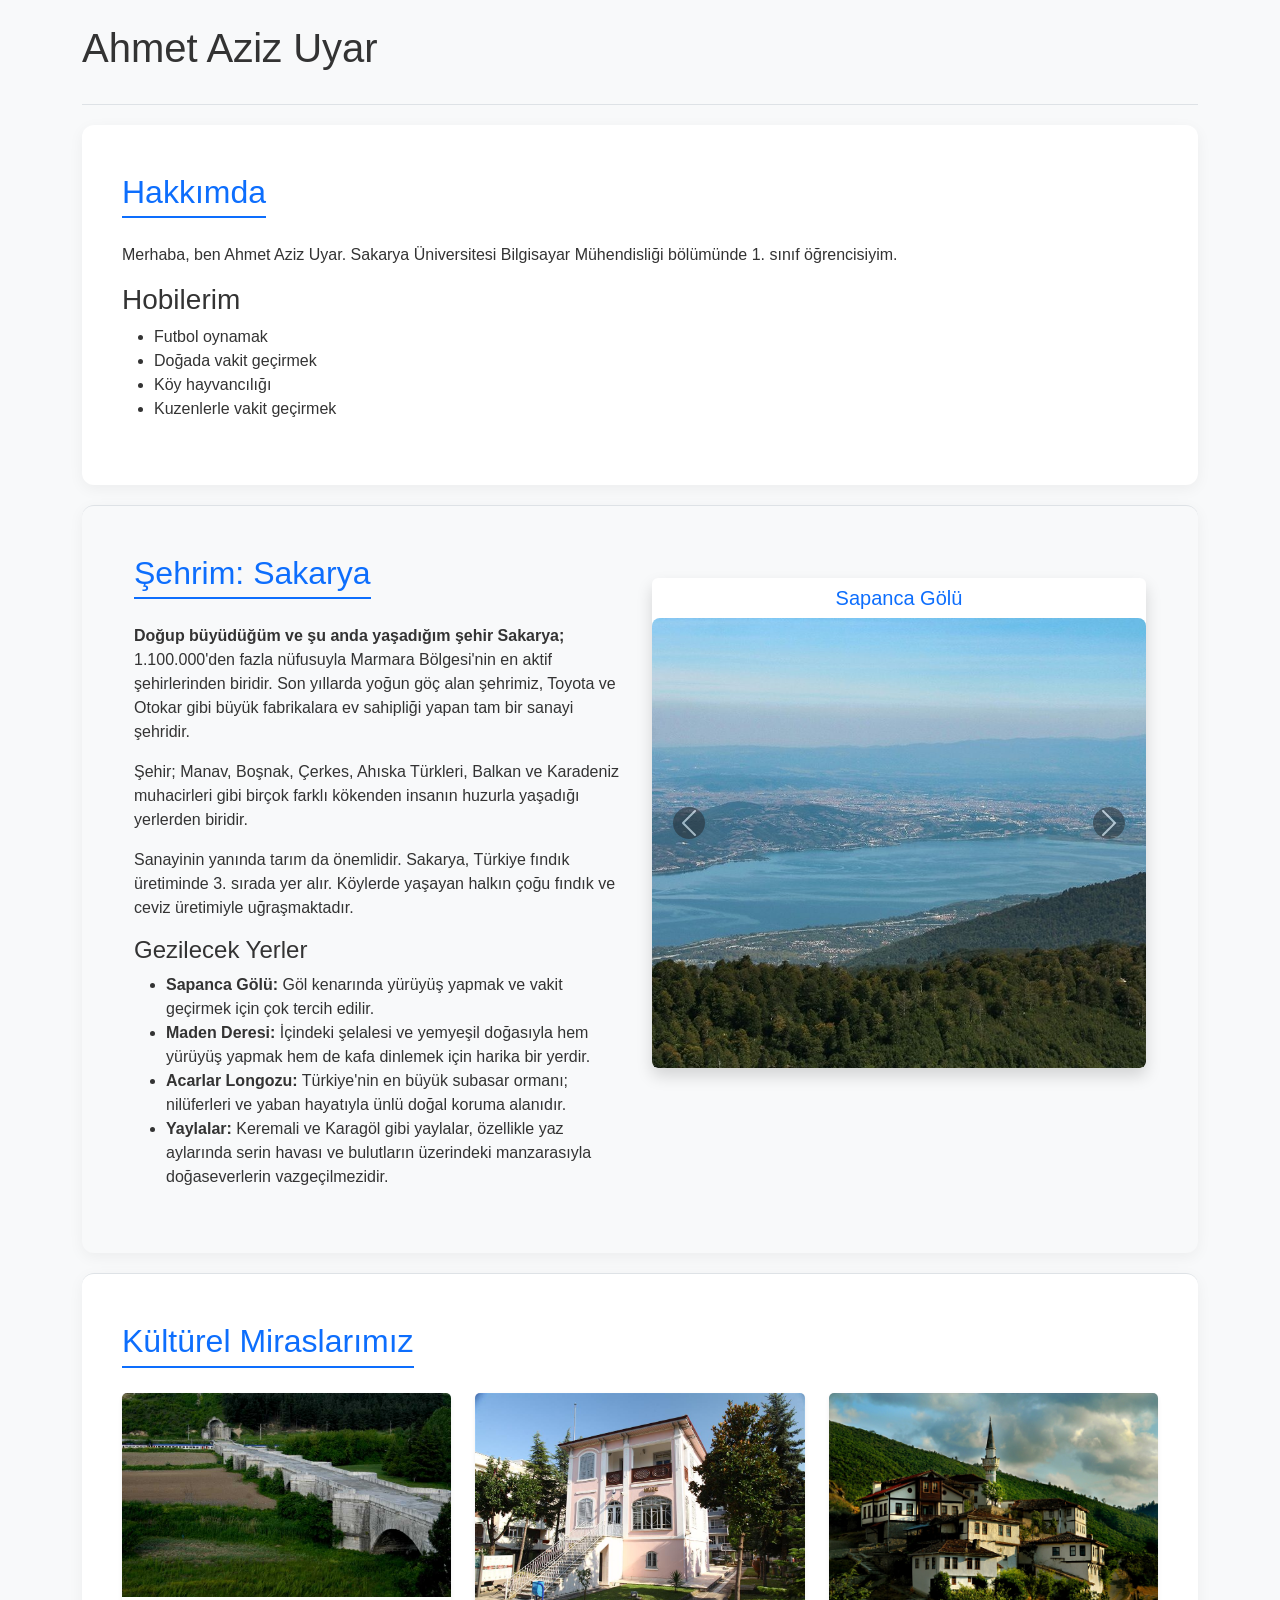
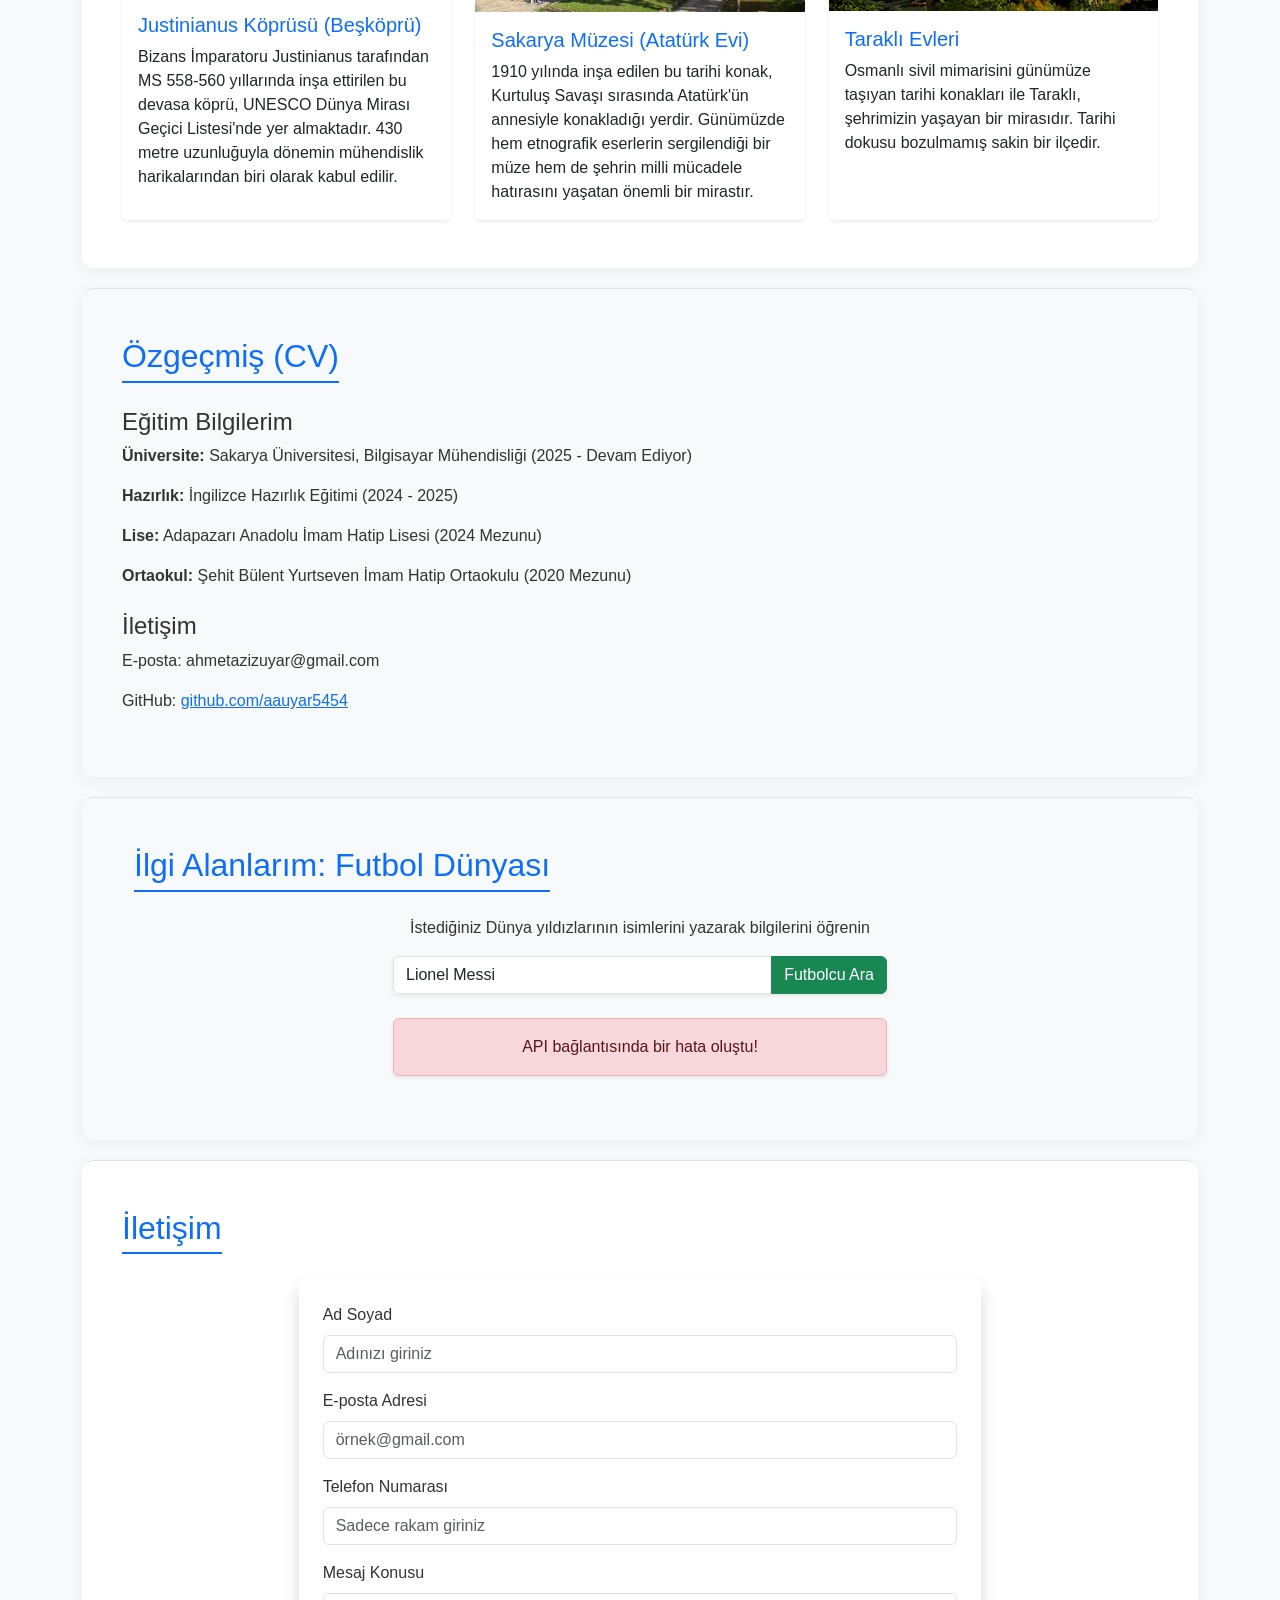
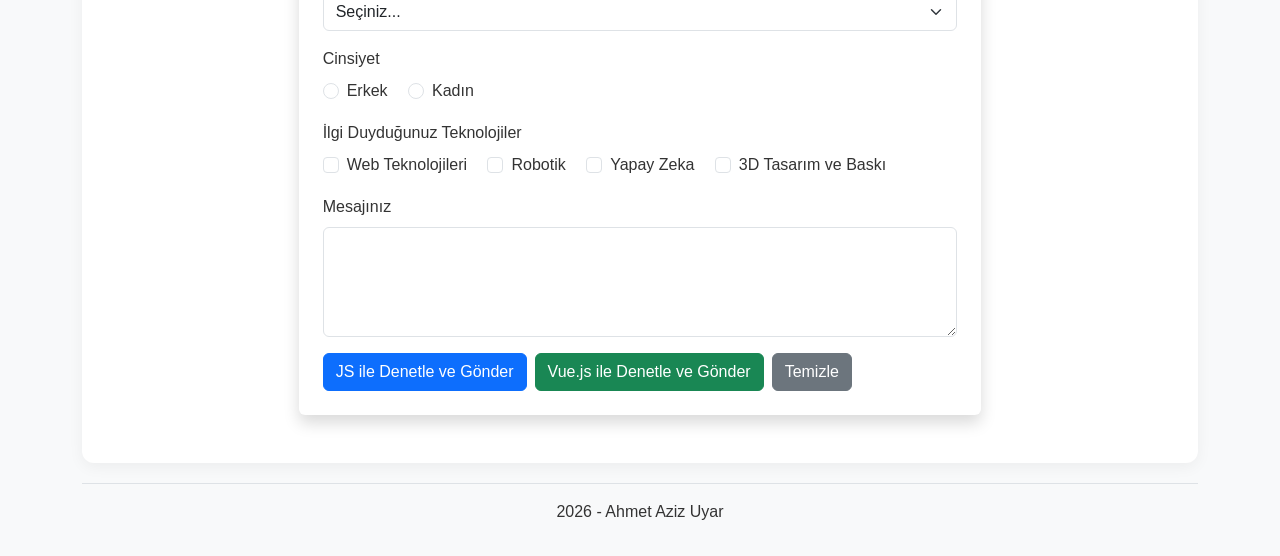
==== commit 87a3df67: "8. gün API entegrasyonu yapıldı" ====
--- a/index.html
+++ b/index.html
@@ -163,6 +163,73 @@
         </article>
     </section>
     
+    <section id="ilgi-alanlarim" class="py-5 border-top bg-light">
+        <div class="container">
+            <h2 class="text-center mb-4">İlgi Alanlarım: Futbol Dünyası</h2>
+            <div class="row justify-content-center">
+                <div class="col-md-6 text-center">
+                    <p>İstediğiniz Dünya yıldızlarının isimlerini yazarak bilgilerini öğrenin </p>
+                    
+                    <div class="input-group mb-3 shadow-sm">
+                        <input type="text" id="playerName" class="form-control" placeholder="Örn: Lionel Messi, Cristiano Ronaldo, Icardi..." value="Lionel Messi">
+                        <button class="btn btn-success" type="button" onclick="fetchPlayerData()">Futbolcu Ara</button>
+                    </div>
+                    
+                    <div id="apiResult" class="mt-4"></div>
+                </div>
+            </div>
+        </div>
+    </section>
+
+    <script>
+        function fetchPlayerData() {
+            const playerInput = document.getElementById('playerName').value;
+            const resultDiv = document.getElementById('apiResult');
+
+            if(playerInput === "") {
+                resultDiv.innerHTML = '<div class="alert alert-warning">Lütfen bir futbolcu adı girin!</div>';
+                return;
+            }
+
+            resultDiv.innerHTML = '<div class="spinner-border text-success" role="status"></div><p class="mt-2">Veriler çekiliyor...</p>';
+
+            // TheSportsDB API (Kayıt ve şifre gerektirmez)
+            fetch(`https://www.thesportsdb.com/api/v1/json/3/searchplayers.php?p=${playerInput}`)
+                .then(response => response.json())
+                .then(data => {
+                    if (data.player && data.player.length > 0) {
+                        const player = data.player[0]; // İlk eşleşen sonucu al
+                        const imageUrl = player.strThumb ? player.strThumb : 'https://via.placeholder.com/300x300?text=Fotograf+Yok';
+                        
+                        resultDiv.innerHTML = `
+                            <div class="card shadow border-0 mx-auto" style="max-width: 18rem; border-radius: 15px;">
+                                <img src="${imageUrl}" class="card-img-top rounded-top" alt="${player.strPlayer}">
+                                <div class="card-body bg-dark text-white rounded-bottom">
+                                    <h5 class="card-title text-success fw-bold">${player.strPlayer}</h5>
+                                    <ul class="list-unstyled mb-0 text-start">
+                                        <li><strong>Takım:</strong> ${player.strTeam || 'Bilinmiyor'}</li>
+                                        <li><strong>Milli Takım:</strong> ${player.strNationality}</li>
+                                        <li><strong>Mevki:</strong> ${player.strPosition}</li>
+                                        <li><strong>Doğum Tarihi:</strong> ${player.dateBorn || 'Bilinmiyor'}</li>
+                                    </ul>
+                                </div>
+                            </div>
+                        `;
+                    } else {
+                        resultDiv.innerHTML = '<div class="alert alert-danger shadow-sm">Oyuncu bulunamadı. Lütfen İngilizce karakterlerle veya tam adıyla tekrar deneyin.</div>';
+                    }
+                })
+                .catch(error => {
+                    resultDiv.innerHTML = '<div class="alert alert-danger shadow-sm">API bağlantısında bir hata oluştu!</div>';
+                });
+        }
+
+        // Sayfa yüklendiğinde varsayılan oyuncunun verisini otomatik çeksin
+        document.addEventListener("DOMContentLoaded", function() {
+            fetchPlayerData();
+        });
+    </script>
+
      <!-- İletişim bölümü  -->
     <section id="iletisim" class="py-5 border-top">
         <h2>İletişim</h2>
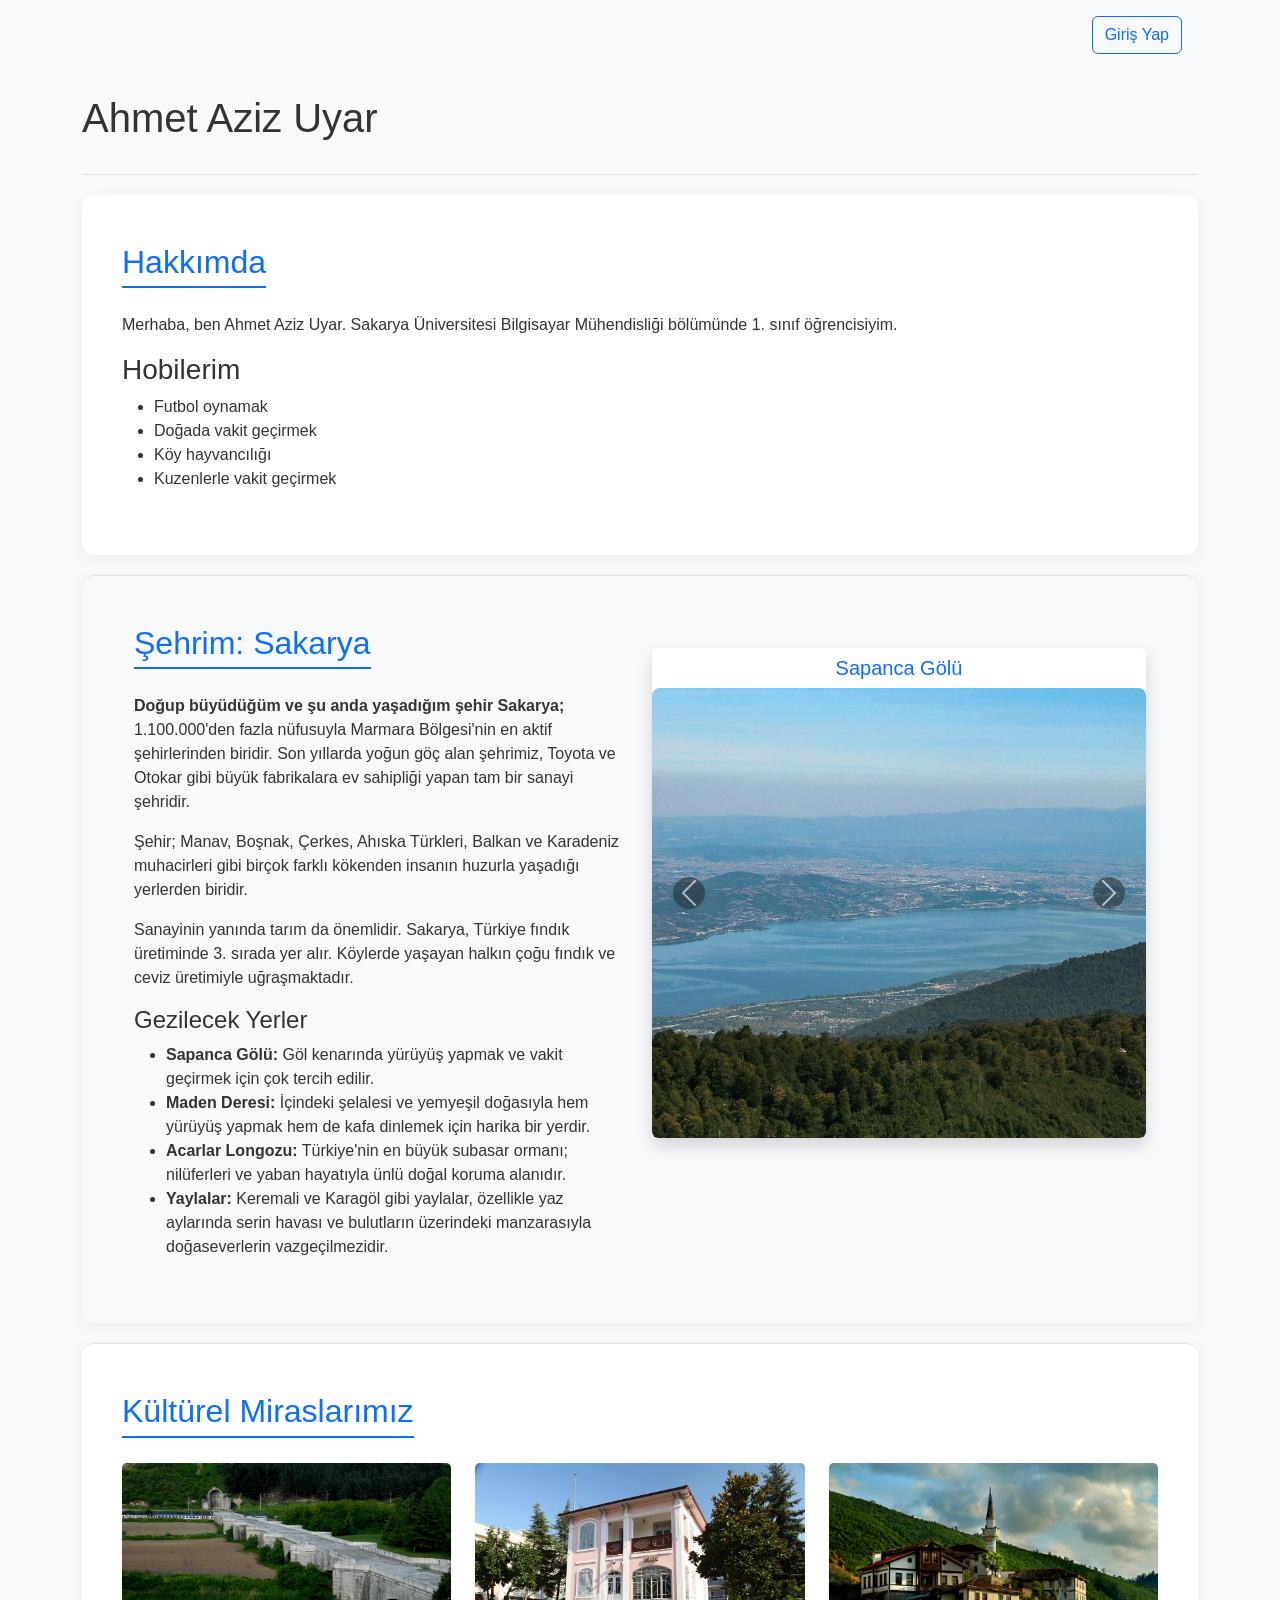
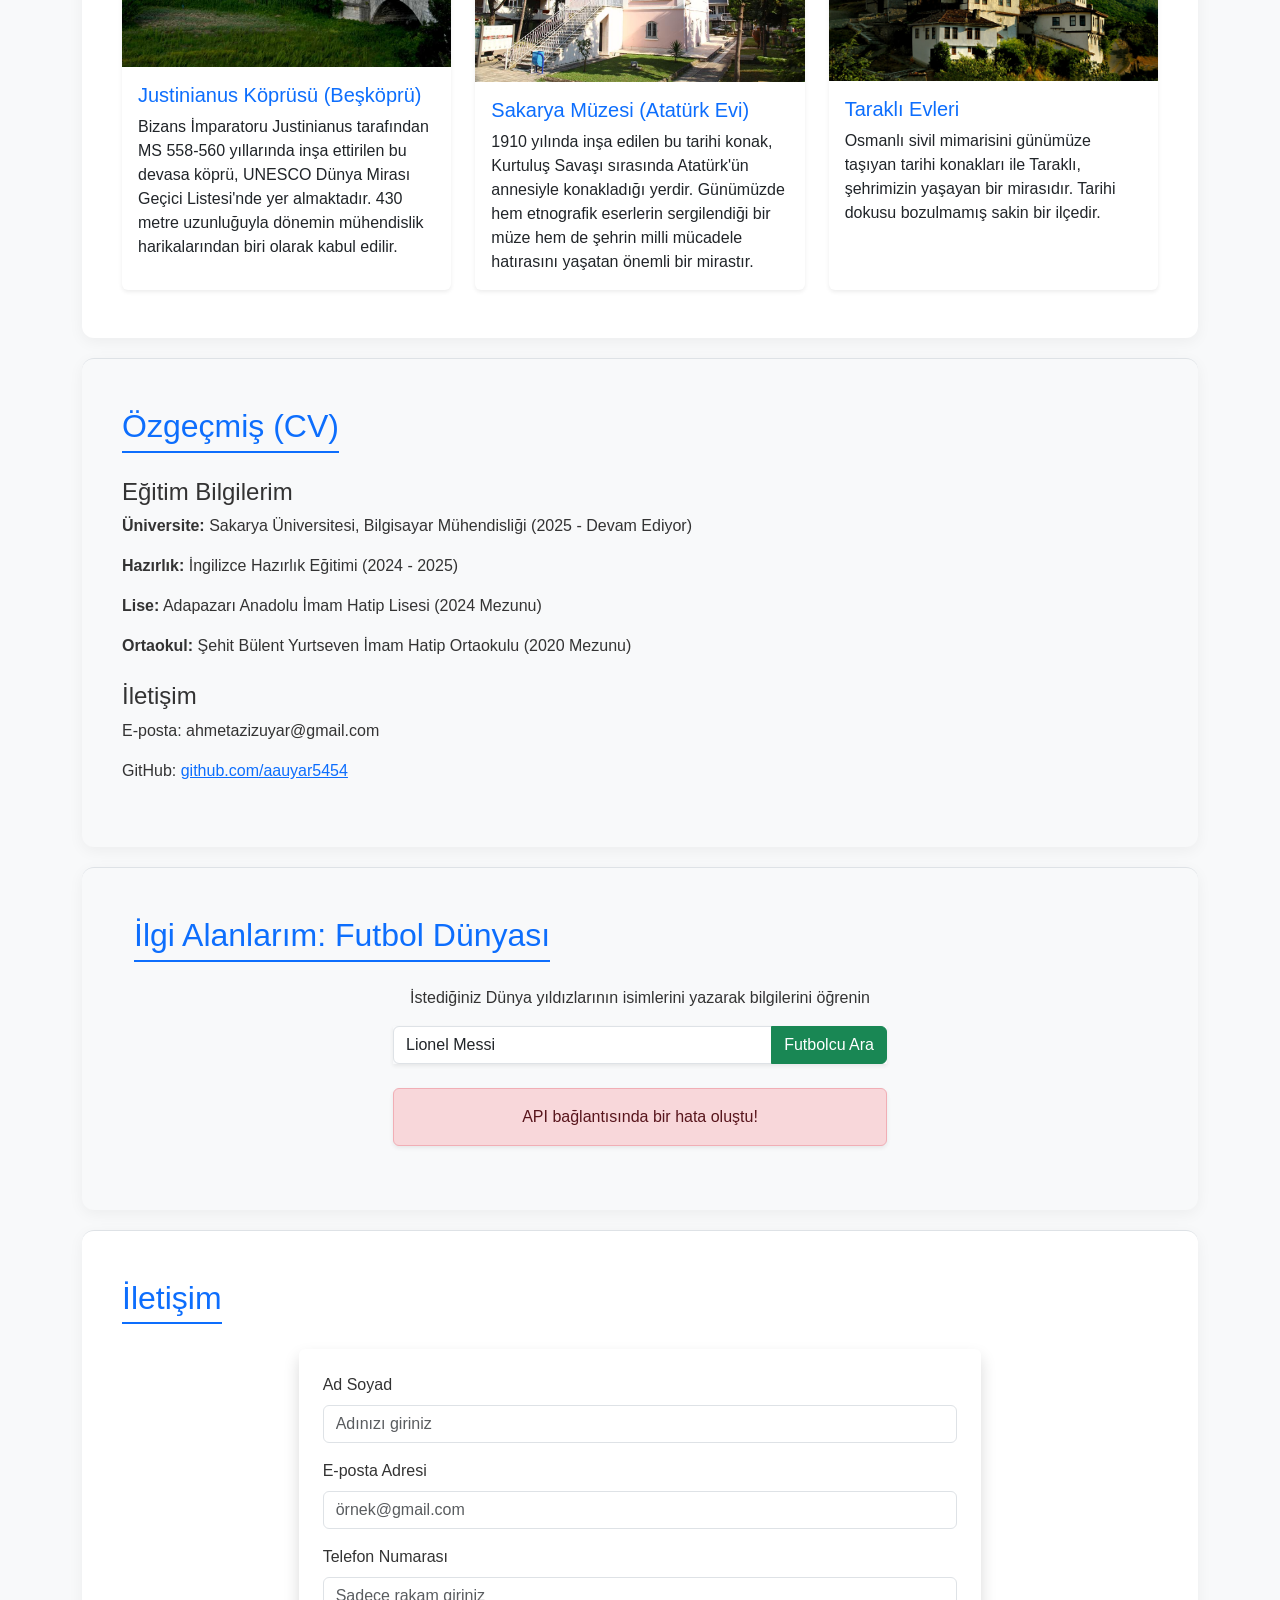
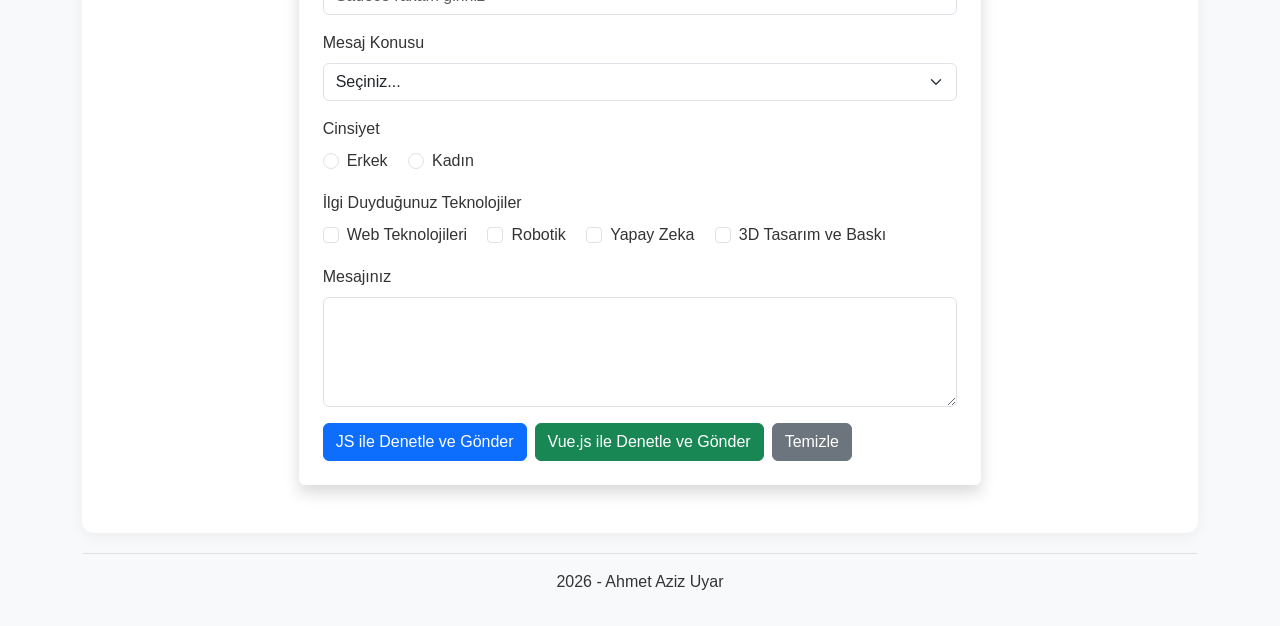
==== commit f60b6a7d: "9. gun login sayfasi eklendi" ====
--- a/index.html
+++ b/index.html
@@ -1,4 +1,4 @@
-<!DOCTYPE html>
+﻿<!DOCTYPE html>
 <html lang="tr">
 <head>
     <meta charset="UTF-8">
@@ -9,6 +9,10 @@
     <!-- Kendi stil dosyam -->
     <link rel="stylesheet" href="style.css">
 </head>
+
+<div class="text-end p-3">
+    <a href="login.html" class="btn btn-outline-primary">Giriş Yap</a>
+</div>
 <body class="container">
 
     <header class="py-4 border-bottom">
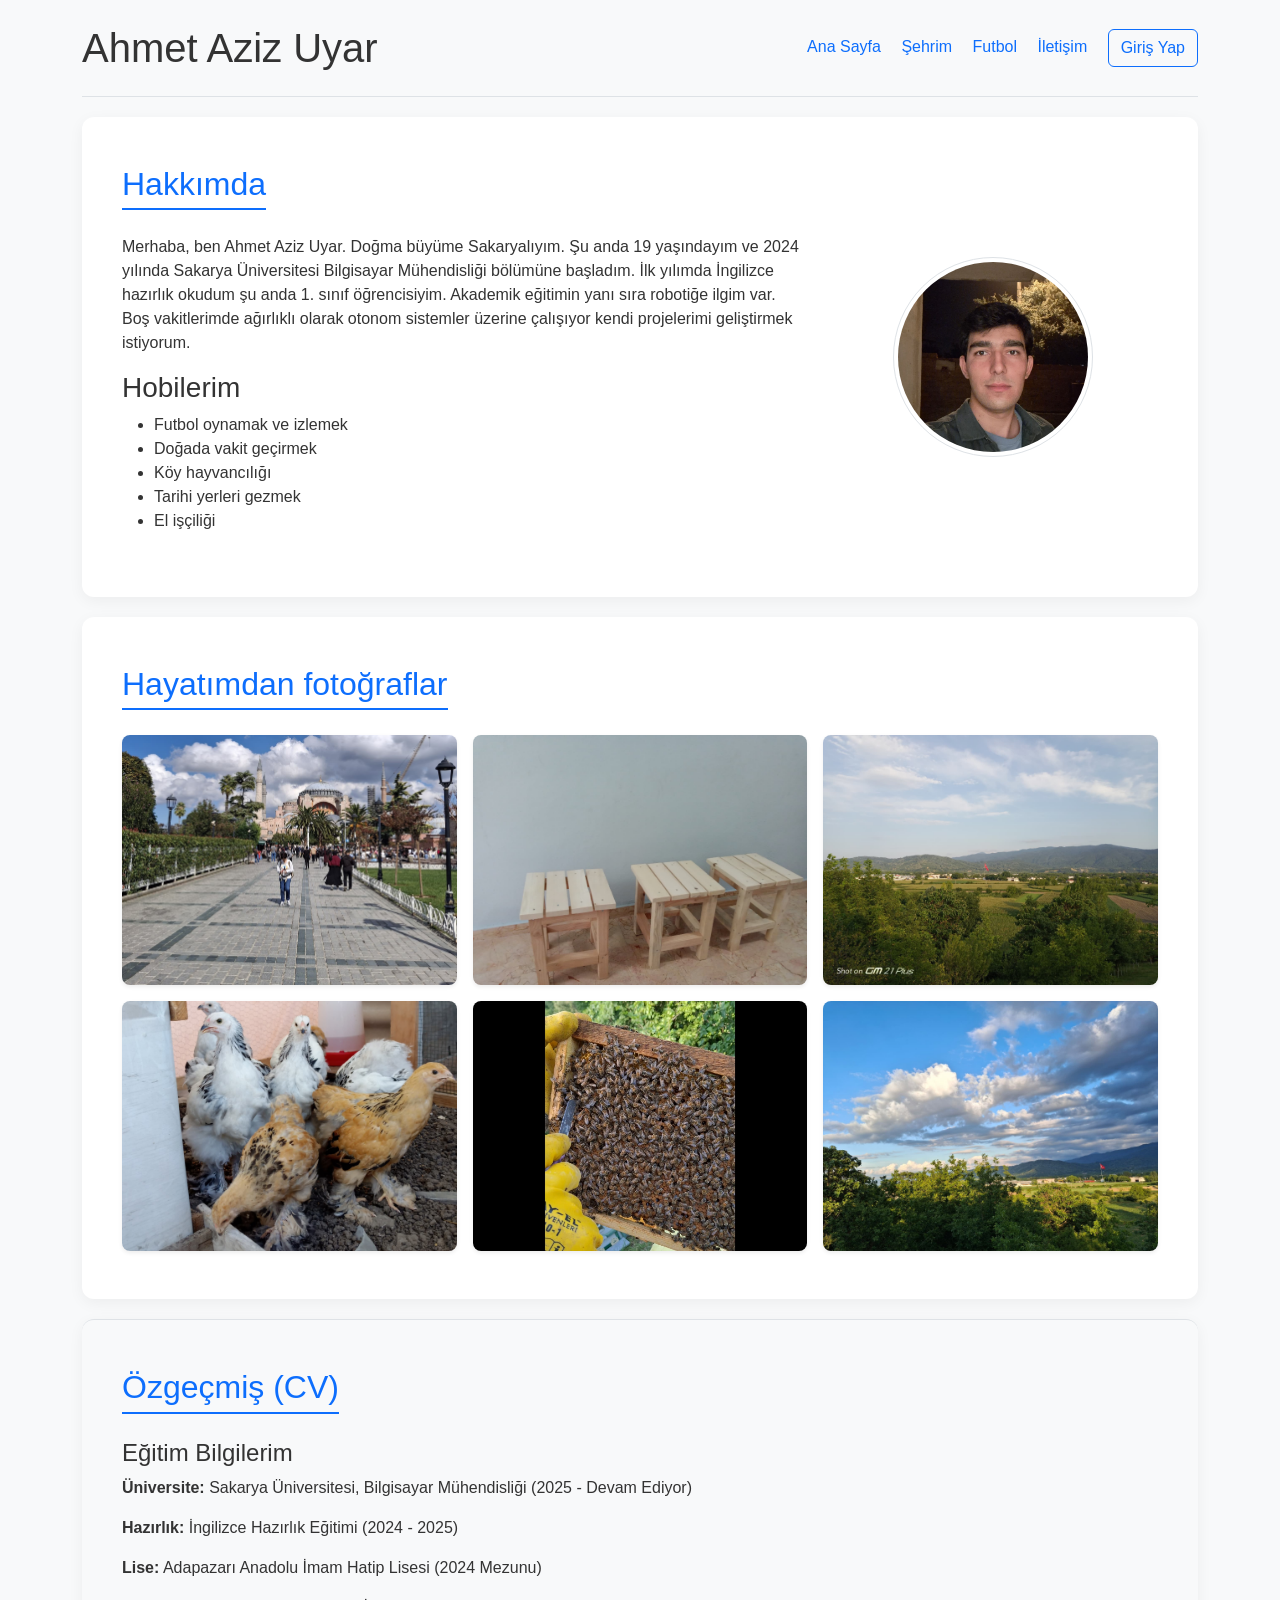
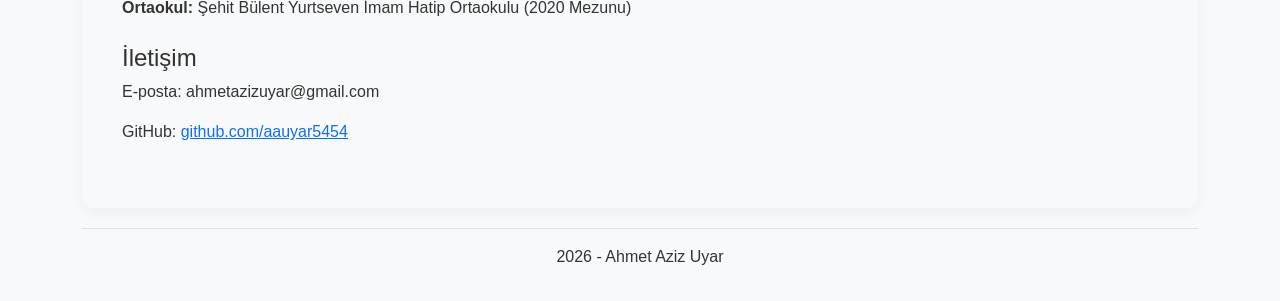
==== commit 0411e2e8: "10. gün proje bitişi" ====
--- a/index.html
+++ b/index.html
@@ -8,143 +8,76 @@
     <script src="https://cdn.jsdelivr.net/npm/bootstrap@5.3.0/dist/js/bootstrap.bundle.min.js"></script>
     <!-- Kendi stil dosyam -->
     <link rel="stylesheet" href="style.css">
+    <style>
+        /* Yeni eklenen fotoğrafların aynı boyutta ve düzgün görünmesi için */
+        .gallery-img {
+            height: 250px;
+            object-fit: cover;
+            border-radius: 8px;
+            width: 100%;
+        }
+    </style>
 </head>
-
-<div class="text-end p-3">
-    <a href="login.html" class="btn btn-outline-primary">Giriş Yap</a>
-</div>
 <body class="container">
 
-    <header class="py-4 border-bottom">
-        <h1>Ahmet Aziz Uyar</h1>
+    <!-- Üst menü -->
+    <header class="py-4 border-bottom d-flex justify-content-between align-items-center">
+        <h1 class="m-0">Ahmet Aziz Uyar</h1>
+        <nav>
+            <a href="index.html" class="text-decoration-none me-3">Ana Sayfa</a>
+            <a href="sehrim.html" class="text-decoration-none me-3">Şehrim</a>
+            <a href="futbol.html" class="text-decoration-none me-3">Futbol</a>
+            <a href="iletisim.html" class="text-decoration-none me-3">İletişim</a>
+            <a href="login.html" class="btn btn-outline-primary">Giriş Yap</a>
+        </nav>
     </header>
 
     <!-- Kişisel bilgilerim ve hobilerim -->
     <section id="hakkimda" class="py-5">
-        <h2>Hakkımda</h2>
-        <p>Merhaba, ben Ahmet Aziz Uyar. Sakarya Üniversitesi Bilgisayar Mühendisliği bölümünde 1. sınıf öğrencisiyim.</p>
-        <h3>Hobilerim</h3>
-        <ul>
-            <li>Futbol oynamak</li>
-            <li>Doğada vakit geçirmek</li>
-            <li>Köy hayvancılığı</li>
-            <li>Kuzenlerle vakit geçirmek</li>
-        </ul>
-    </section>
-
-    <!-- Yaşadığım şehir Sakarya hakkında bilgiler -->
-    <section id="sehrim" class="py-5 border-top bg-light">
-        <div class="container">
-            <div class="row align-items-start">
-                <div class="col-md-6">
-                    <h2>Şehrim: Sakarya</h2>
-                    <p><strong>Doğup büyüdüğüm ve şu anda yaşadığım şehir Sakarya;</strong> 1.100.000'den fazla nüfusuyla Marmara Bölgesi'nin en aktif şehirlerinden biridir. Son yıllarda yoğun göç alan şehrimiz, Toyota ve Otokar gibi büyük fabrikalara ev sahipliği yapan tam bir sanayi şehridir.</p>
-                    <p>Şehir; Manav, Boşnak, Çerkes, Ahıska Türkleri, Balkan ve Karadeniz muhacirleri gibi birçok farklı kökenden insanın huzurla yaşadığı yerlerden biridir.</p>
-                    <p>Sanayinin yanında tarım da önemlidir. Sakarya, Türkiye fındık üretiminde 3. sırada yer alır. Köylerde yaşayan halkın çoğu fındık ve ceviz üretimiyle uğraşmaktadır.</p>
+        <div class="row align-items-center">
+            <div class="col-md-8">
+                <h2>Hakkımda</h2>
+                <p>Merhaba, ben Ahmet Aziz Uyar. Doğma büyüme Sakaryalıyım. Şu anda 19 yaşındayım ve 2024 yılında Sakarya Üniversitesi Bilgisayar Mühendisliği bölümüne başladım.
+                     İlk yılımda İngilizce hazırlık okudum şu anda 1. sınıf öğrencisiyim. Akademik eğitimin yanı sıra robotiğe ilgim var.
+                     Boş vakitlerimde ağırlıklı olarak otonom sistemler üzerine çalışıyor kendi projelerimi geliştirmek istiyorum.</p>
                     
-                    <h4>Gezilecek Yerler</h4>
-                    <ul>
-                        <li><strong>Sapanca Gölü:</strong> Göl kenarında yürüyüş yapmak ve vakit geçirmek için çok tercih edilir.</li>
-                        <li><strong>Maden Deresi:</strong> İçindeki şelalesi ve yemyeşil doğasıyla hem yürüyüş yapmak hem de kafa dinlemek için harika bir yerdir.</li>
-                        <li><strong>Acarlar Longozu:</strong> Türkiye'nin en büyük subasar ormanı; nilüferleri ve yaban hayatıyla ünlü doğal koruma alanıdır.</li>
-                        <li><strong>Yaylalar:</strong> Keremali ve Karagöl gibi yaylalar, özellikle yaz aylarında serin havası ve bulutların üzerindeki manzarasıyla doğaseverlerin vazgeçilmezidir.</li>
-                    </ul>
-                </div>
-
-                <!-- Şehir görselleri için slider -->
-                <div class="col-md-6 mt-4">
-                    <div id="sakaryaSlider" class="carousel slide" data-bs-ride="carousel">
-                        <div class="carousel-inner shadow rounded bg-white">
-                            
-                            <!-- Sapanca Gölü -->
-                            <div class="carousel-item active">
-                                <div class="text-center py-2">
-                                    <h5 class="m-0 text-primary">Sapanca Gölü</h5>
-                                </div>
-                                <img src="img/sapanca.jpg" class="d-block w-100 rounded-bottom" alt="Sapanca Gölü">
-                            </div>
-
-                            <!-- Maden Deresi -->
-                            <div class="carousel-item">
-                                <div class="text-center py-2">
-                                    <h5 class="m-0 text-primary">Maden Deresi</h5>
-                                </div>
-                                <img src="img/madend.jpg" class="d-block w-100 rounded-bottom" alt="Maden Deresi">
-                            </div>
-
-                            <!-- Acarlar Longozu -->
-                            <div class="carousel-item">
-                                <div class="text-center py-2">
-                                    <h5 class="m-0 text-primary">Acarlar Longozu</h5>
-                                </div>
-                                <img src="img/acarlar_longozu.jpg" class="d-block w-100 rounded-bottom" alt="Acarlar Longozu">
-                            </div>
-
-                            <!-- Karagöl Yaylası -->
-                            <div class="carousel-item">
-                                <div class="text-center py-2">
-                                    <h5 class="m-0 text-primary">Karagöl Yaylası</h5>
-                                </div>
-                                <img src="img/karagol.jpg" class="d-block w-100 rounded-bottom" alt="Karagöl Yaylası">
-                            </div>
-
-                            <!-- Keremali Yaylası -->
-                            <div class="carousel-item">
-                                <div class="text-center py-2">
-                                    <h5 class="m-0 text-primary">Keremali Yaylası</h5>
-                                </div>
-                                <img src="img/keremali.jpg" class="d-block w-100 rounded-bottom" alt="Keremali Yaylası">
-                            </div>
-                        </div>
-
-                        <!-- Slider Butonları -->
-                        <button class="carousel-control-prev" type="button" data-bs-target="#sakaryaSlider" data-bs-slide="prev">
-                            <span class="carousel-control-prev-icon bg-dark rounded-circle"></span>
-                        </button>
-                        <button class="carousel-control-next" type="button" data-bs-target="#sakaryaSlider" data-bs-slide="next">
-                            <span class="carousel-control-next-icon bg-dark rounded-circle"></span>
-                        </button>
-                    </div>
-                </div>
+                <h3>Hobilerim</h3>
+                <ul>
+                    <li>Futbol oynamak ve izlemek </li>
+                    <li>Doğada vakit geçirmek</li>
+                    <li>Köy hayvancılığı</li>
+                    <li>Tarihi yerleri gezmek</li>
+                    <li>El işçiliği</li>         
+                </ul>
+            </div>
+            <!-- Fotoğraf Kısmı -->
+            <div class="col-md-4 text-center">
+                <img src="img/kendi_fotom.jpeg" class="rounded-circle img-thumbnail profile-img" alt="Ahmet Aziz Uyar" style="width: 200px; height: 200px; object-fit: cover;">
             </div>
         </div>
     </section>
 
-    <!-- Şehrimizin kültürel mirası ve tarihi yerleri -->
-    <section id="mirasimiz" class="py-5 border-top">
-        <h2>Kültürel Miraslarımız</h2>
-        <div class="row g-4">
-            <!-- Justinianus Köprüsü -->
-            <div class="col-md-4">
-                <div class="card h-100 shadow-sm border-0">
-                    <img src="img/bes_kopru.jpg" class="card-img-top" alt="Justinianus Köprüsü">
-                    <div class="card-body">
-                        <h5 class="card-title text-primary">Justinianus Köprüsü (Beşköprü)</h5>
-                        <p class="card-text">Bizans İmparatoru Justinianus tarafından MS 558-560 yıllarında inşa ettirilen bu devasa köprü, UNESCO Dünya Mirası Geçici Listesi'nde yer almaktadır. 430 metre uzunluğuyla dönemin mühendislik harikalarından biri olarak kabul edilir.</p>
-                    </div>
-                </div>
+    <!-- Fotoğraflar Bölümü -->
+    <section id="fotograflar" class="py-5">
+        <h2>Hayatımdan fotoğraflar</h2>
+        <div class="row g-3">
+            <div class="col-md-4 col-sm-6">
+                <img src="img/photo1.jpeg" class="gallery-img shadow-sm" alt="Fotoğraf 1">
             </div>
-
-            <!-- Sakarya Müzesi -->
-            <div class="col-md-4">
-                <div class="card h-100 shadow-sm border-0">
-                    <img src="img/sakarya_müzesi.jpg" class="card-img-top" alt="Sakarya Müzesi">
-                    <div class="card-body">
-                        <h5 class="card-title text-primary">Sakarya Müzesi (Atatürk Evi)</h5>
-                        <p class="card-text">1910 yılında inşa edilen bu tarihi konak, Kurtuluş Savaşı sırasında Atatürk'ün annesiyle konakladığı yerdir. Günümüzde hem etnografik eserlerin sergilendiği bir müze hem de şehrin milli mücadele hatırasını yaşatan önemli bir mirastır.</p>
-                    </div>
-                </div>
+            <div class="col-md-4 col-sm-6">
+                <img src="img/photo2.jpeg" class="gallery-img shadow-sm" alt="Fotoğraf 2">
             </div>
-
-            <!-- Taraklı Evleri -->
-            <div class="col-md-4">
-                <div class="card h-100 shadow-sm border-0">
-                    <img src="img/taraklı.jpg" class="card-img-top" alt="Taraklı Evleri">
-                    <div class="card-body">
-                        <h5 class="card-title text-primary">Taraklı Evleri</h5>
-                        <p class="card-text">Osmanlı sivil mimarisini günümüze taşıyan tarihi konakları ile Taraklı, şehrimizin yaşayan bir mirasıdır. Tarihi dokusu bozulmamış sakin bir ilçedir.</p>
-                    </div>
-                </div>
+            <div class="col-md-4 col-sm-6">
+                <img src="img/photo3.jpeg" class="gallery-img shadow-sm" alt="Fotoğraf 3">
+            </div>
+            <div class="col-md-4 col-sm-6">
+                <img src="img/photo4.jpeg" class="gallery-img shadow-sm" alt="Fotoğraf 4">
+            </div>
+            <div class="col-md-4 col-sm-6">
+                <img src="img/photo5.jpeg" class="gallery-img shadow-sm" alt="Fotoğraf 5">
+            </div>
+            <div class="col-md-4 col-sm-6">
+                <img src="img/photo6.jpeg" class="gallery-img shadow-sm" alt="Fotoğraf 6">
             </div>
         </div>
     </section>
@@ -166,152 +99,6 @@
             <p>GitHub: <a href="https://github.com/aauyar5454" target="_blank">github.com/aauyar5454</a></p>
         </article>
     </section>
-    
-    <section id="ilgi-alanlarim" class="py-5 border-top bg-light">
-        <div class="container">
-            <h2 class="text-center mb-4">İlgi Alanlarım: Futbol Dünyası</h2>
-            <div class="row justify-content-center">
-                <div class="col-md-6 text-center">
-                    <p>İstediğiniz Dünya yıldızlarının isimlerini yazarak bilgilerini öğrenin </p>
-                    
-                    <div class="input-group mb-3 shadow-sm">
-                        <input type="text" id="playerName" class="form-control" placeholder="Örn: Lionel Messi, Cristiano Ronaldo, Icardi..." value="Lionel Messi">
-                        <button class="btn btn-success" type="button" onclick="fetchPlayerData()">Futbolcu Ara</button>
-                    </div>
-                    
-                    <div id="apiResult" class="mt-4"></div>
-                </div>
-            </div>
-        </div>
-    </section>
-
-    <script>
-        function fetchPlayerData() {
-            const playerInput = document.getElementById('playerName').value;
-            const resultDiv = document.getElementById('apiResult');
-
-            if(playerInput === "") {
-                resultDiv.innerHTML = '<div class="alert alert-warning">Lütfen bir futbolcu adı girin!</div>';
-                return;
-            }
-
-            resultDiv.innerHTML = '<div class="spinner-border text-success" role="status"></div><p class="mt-2">Veriler çekiliyor...</p>';
-
-            // TheSportsDB API (Kayıt ve şifre gerektirmez)
-            fetch(`https://www.thesportsdb.com/api/v1/json/3/searchplayers.php?p=${playerInput}`)
-                .then(response => response.json())
-                .then(data => {
-                    if (data.player && data.player.length > 0) {
-                        const player = data.player[0]; // İlk eşleşen sonucu al
-                        const imageUrl = player.strThumb ? player.strThumb : 'https://via.placeholder.com/300x300?text=Fotograf+Yok';
-                        
-                        resultDiv.innerHTML = `
-                            <div class="card shadow border-0 mx-auto" style="max-width: 18rem; border-radius: 15px;">
-                                <img src="${imageUrl}" class="card-img-top rounded-top" alt="${player.strPlayer}">
-                                <div class="card-body bg-dark text-white rounded-bottom">
-                                    <h5 class="card-title text-success fw-bold">${player.strPlayer}</h5>
-                                    <ul class="list-unstyled mb-0 text-start">
-                                        <li><strong>Takım:</strong> ${player.strTeam || 'Bilinmiyor'}</li>
-                                        <li><strong>Milli Takım:</strong> ${player.strNationality}</li>
-                                        <li><strong>Mevki:</strong> ${player.strPosition}</li>
-                                        <li><strong>Doğum Tarihi:</strong> ${player.dateBorn || 'Bilinmiyor'}</li>
-                                    </ul>
-                                </div>
-                            </div>
-                        `;
-                    } else {
-                        resultDiv.innerHTML = '<div class="alert alert-danger shadow-sm">Oyuncu bulunamadı. Lütfen İngilizce karakterlerle veya tam adıyla tekrar deneyin.</div>';
-                    }
-                })
-                .catch(error => {
-                    resultDiv.innerHTML = '<div class="alert alert-danger shadow-sm">API bağlantısında bir hata oluştu!</div>';
-                });
-        }
-
-        // Sayfa yüklendiğinde varsayılan oyuncunun verisini otomatik çeksin
-        document.addEventListener("DOMContentLoaded", function() {
-            fetchPlayerData();
-        });
-    </script>
-
-     <!-- İletişim bölümü  -->
-    <section id="iletisim" class="py-5 border-top">
-        <h2>İletişim</h2>
-        <div class="row">
-            <div class="col-lg-8 mx-auto">
-                <form id="contactForm" action="gonder.php" method="POST" class="shadow p-4 rounded bg-white">
-                    
-                    <div class="mb-3">
-                        <label for="name" class="form-label">Ad Soyad</label>
-                        <input type="text" class="form-control" id="name" name="name" placeholder="Adınızı giriniz">
-                    </div>
-
-                    <div class="mb-3">
-                        <label for="email" class="form-label">E-posta Adresi</label>
-                        <input type="email" class="form-control" id="email" name="email" placeholder="örnek@gmail.com">
-                    </div>
-
-                    <div class="mb-3">
-                        <label for="phone" class="form-label">Telefon Numarası</label>
-                        <input type="text" class="form-control" id="phone" name="phone" placeholder="Sadece rakam giriniz">
-                    </div>
-
-                    <div class="mb-3">
-                        <label for="subject" class="form-label">Mesaj Konusu</label>
-                        <select class="form-select" id="subject" name="subject">
-                            <option value="">Seçiniz...</option>
-                            <option value="bilgi">Bilgi Almak İstiyorum</option>
-                            <option value="proje">Proje Hakkında</option>
-                            <option value="diger">Diğer</option>
-                        </select>
-                    </div>
-
-                    <div class="mb-3">
-                        <label class="form-label d-block">Cinsiyet</label>
-                        <div class="form-check form-check-inline">
-                            <input class="form-check-input" type="radio" name="gender" id="erkek" value="erkek">
-                            <label class="form-check-label" for="erkek">Erkek</label>
-                        </div>
-                        <div class="form-check form-check-inline">
-                            <input class="form-check-input" type="radio" name="gender" id="kadin" value="kadin">
-                            <label class="form-check-label" for="kadin">Kadın</label>
-                        </div>
-                    </div>
-
-                    <div class="mb-3">
-                        <label class="form-label d-block">İlgi Duyduğunuz Teknolojiler</label>
-                        <div class="form-check form-check-inline">
-                            <input class="form-check-input" type="checkbox" name="interest[]" id="web" value="web">
-                            <label class="form-check-label" for="web">Web Teknolojileri</label>
-                        </div>
-                        <div class="form-check form-check-inline">
-                            <input class="form-check-input" type="checkbox" name="interest[]" id="robot" value="robot">
-                            <label class="form-check-label" for="robot">Robotik</label>
-                        </div>
-                        <div class="form-check form-check-inline">
-                            <input class="form-check-input" type="checkbox" name="interest[]" id="ai" value="ai">
-                            <label class="form-check-label" for="ai">Yapay Zeka</label>
-                        </div>
-                        <div class="form-check form-check-inline">
-                            <input class="form-check-input" type="checkbox" name="interest[]" id="3d" value="3d">
-                            <label class="form-check-label" for="3d">3D Tasarım ve Baskı</label>
-                        </div>
-                    </div>
-
-                    <div class="mb-3">
-                        <label for="message" class="form-label">Mesajınız</label>
-                        <textarea class="form-control" id="message" name="message" rows="4"></textarea>
-                    </div>
-
-                    <div class="d-grid gap-2 d-md-flex justify-content-md-start">
-                        <button type="button" onclick="validateWithJS()" class="btn btn-primary">JS ile Denetle ve Gönder</button>
-                        <button type="button" id="vueBtn" class="btn btn-success">Vue.js ile Denetle ve Gönder</button>
-                        <button type="reset" class="btn btn-secondary">Temizle</button>
-                    </div>
-                </form>
-            </div>
-        </div>
-    </section>
 
     <footer class="py-3 text-center border-top">
         <p>2026 - Ahmet Aziz Uyar</p>
